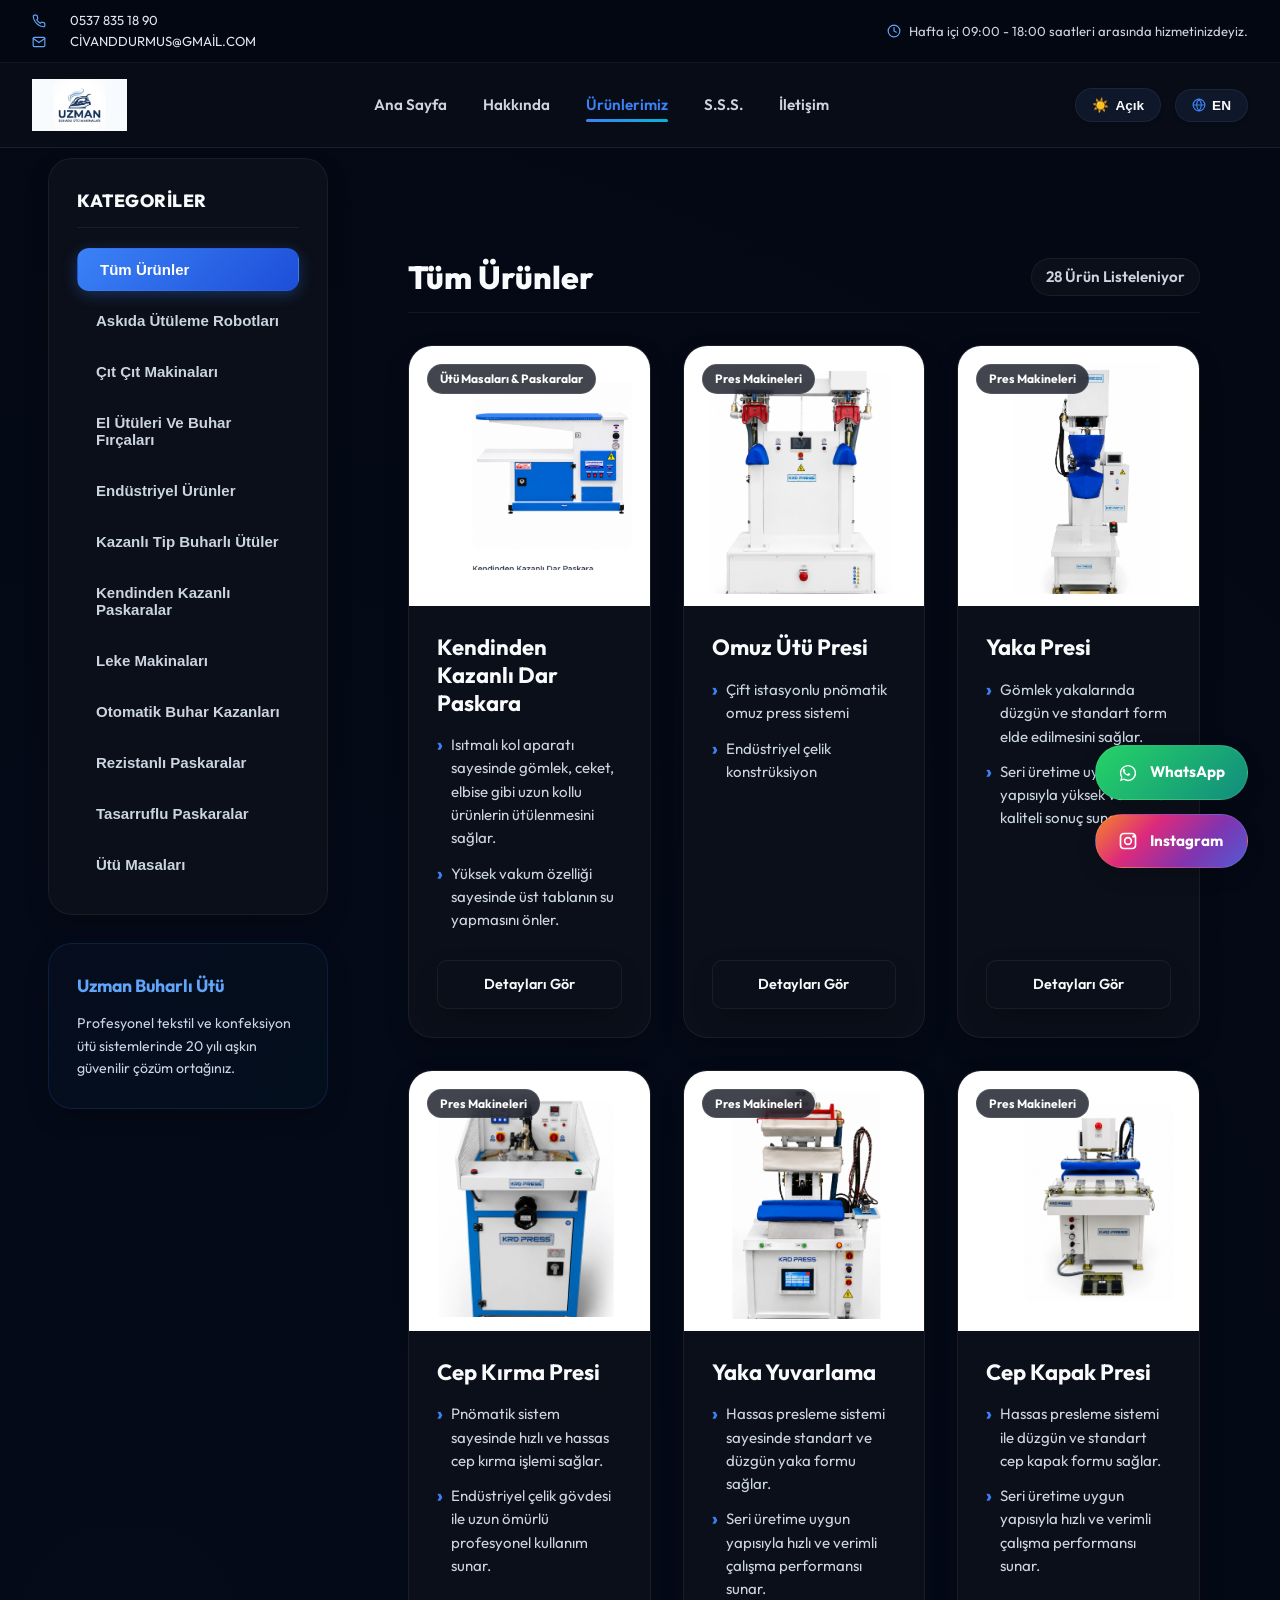
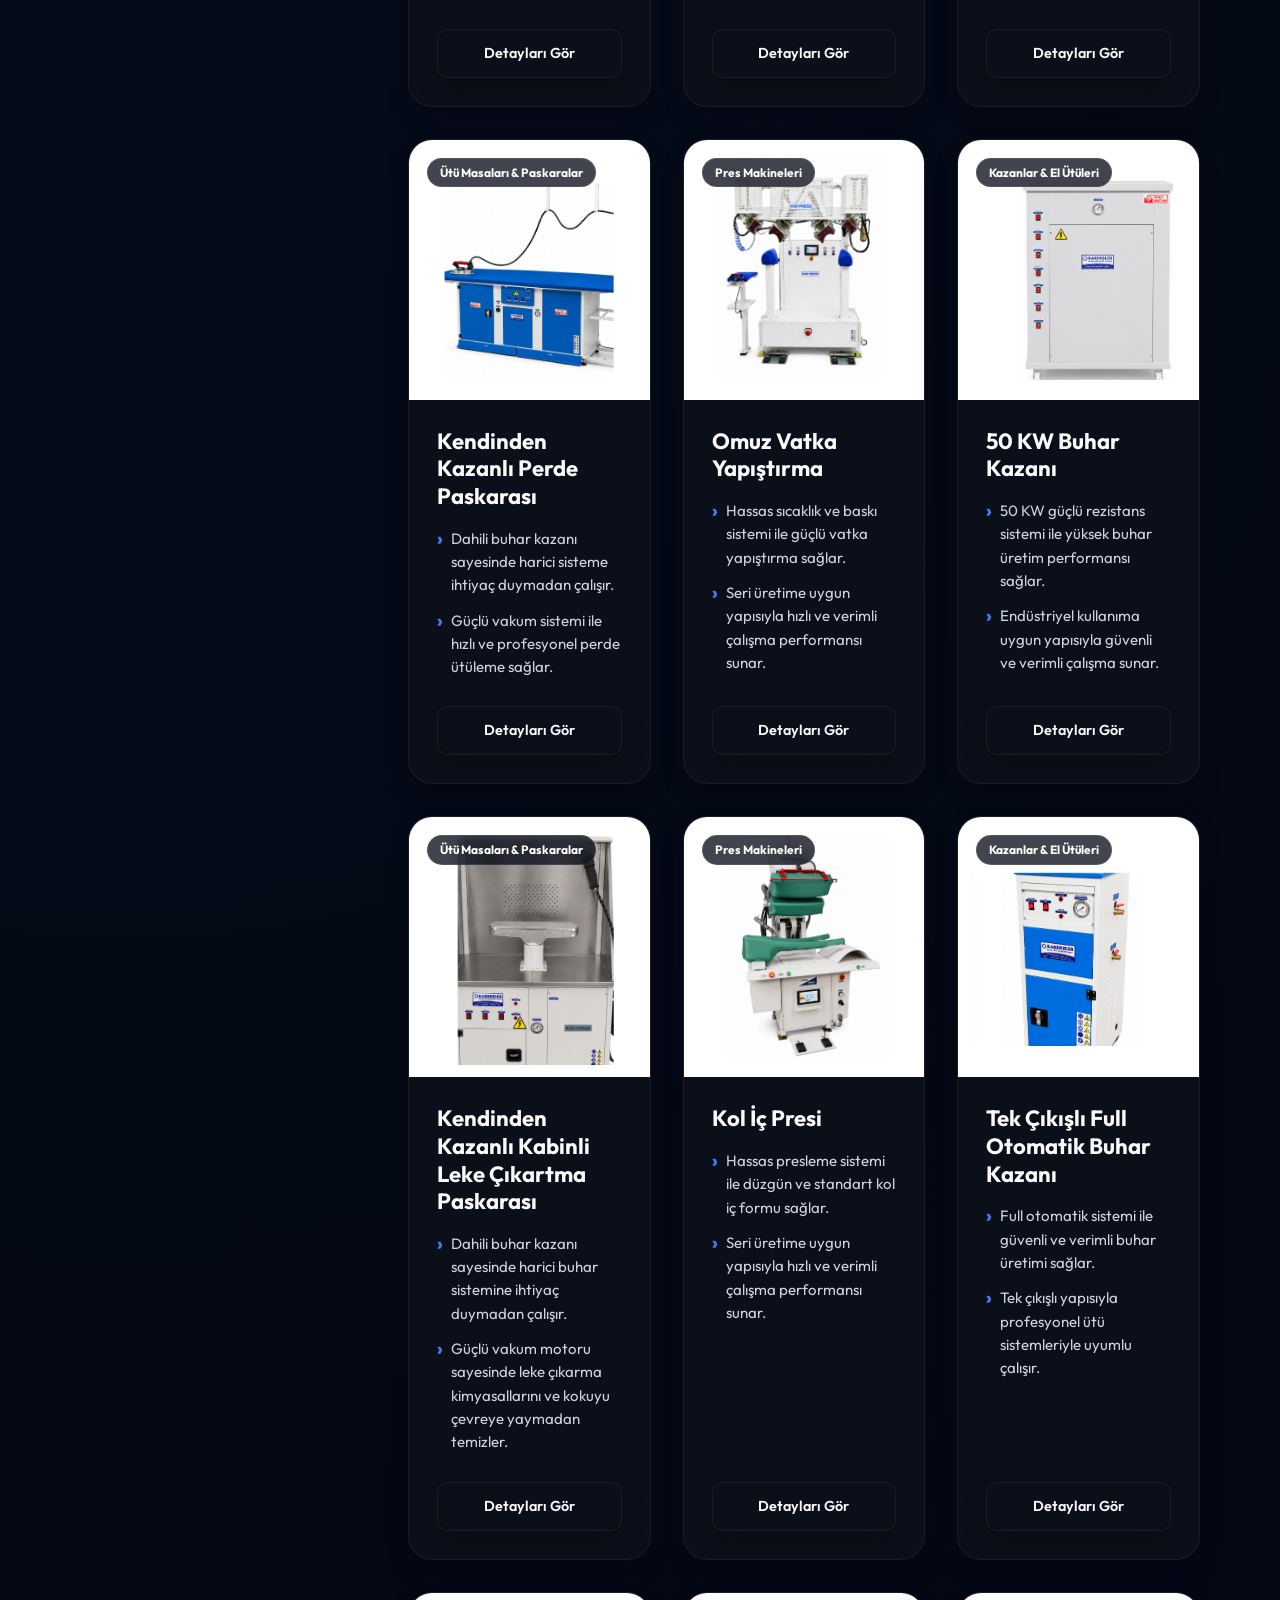
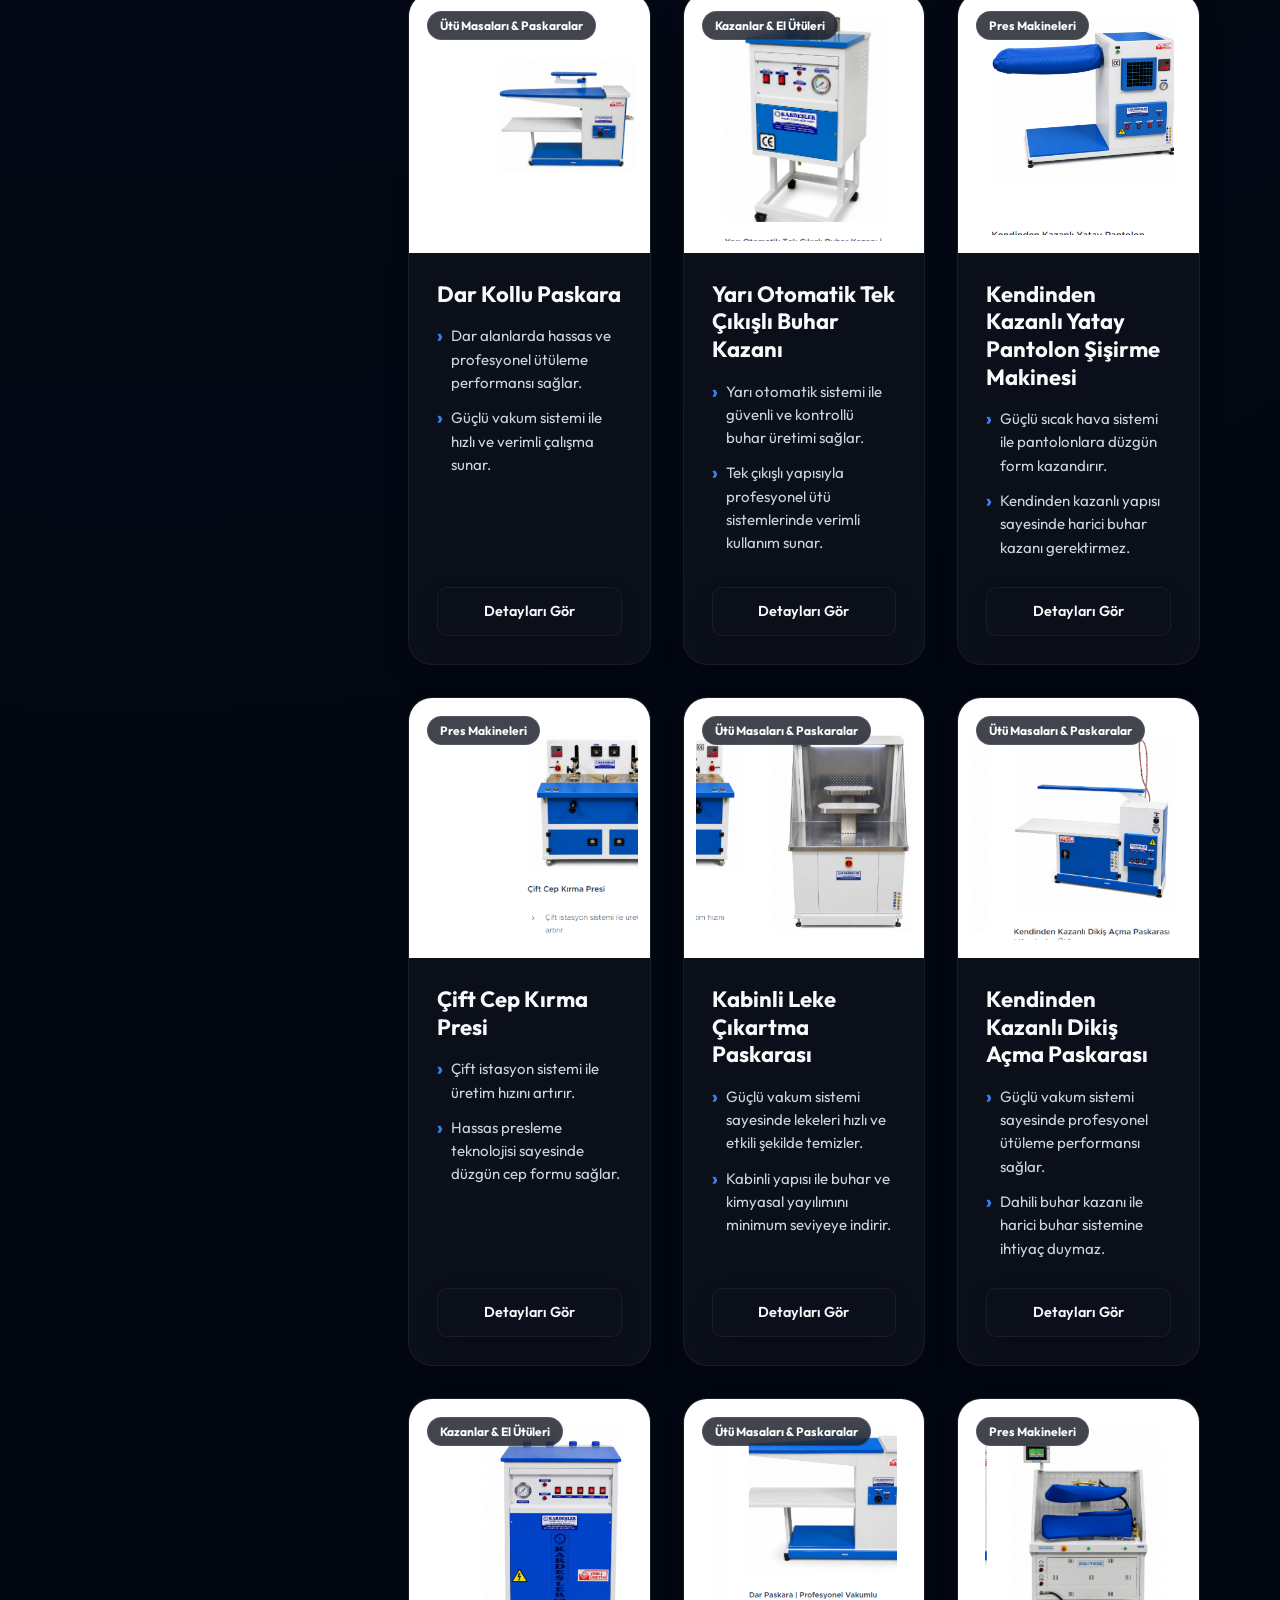
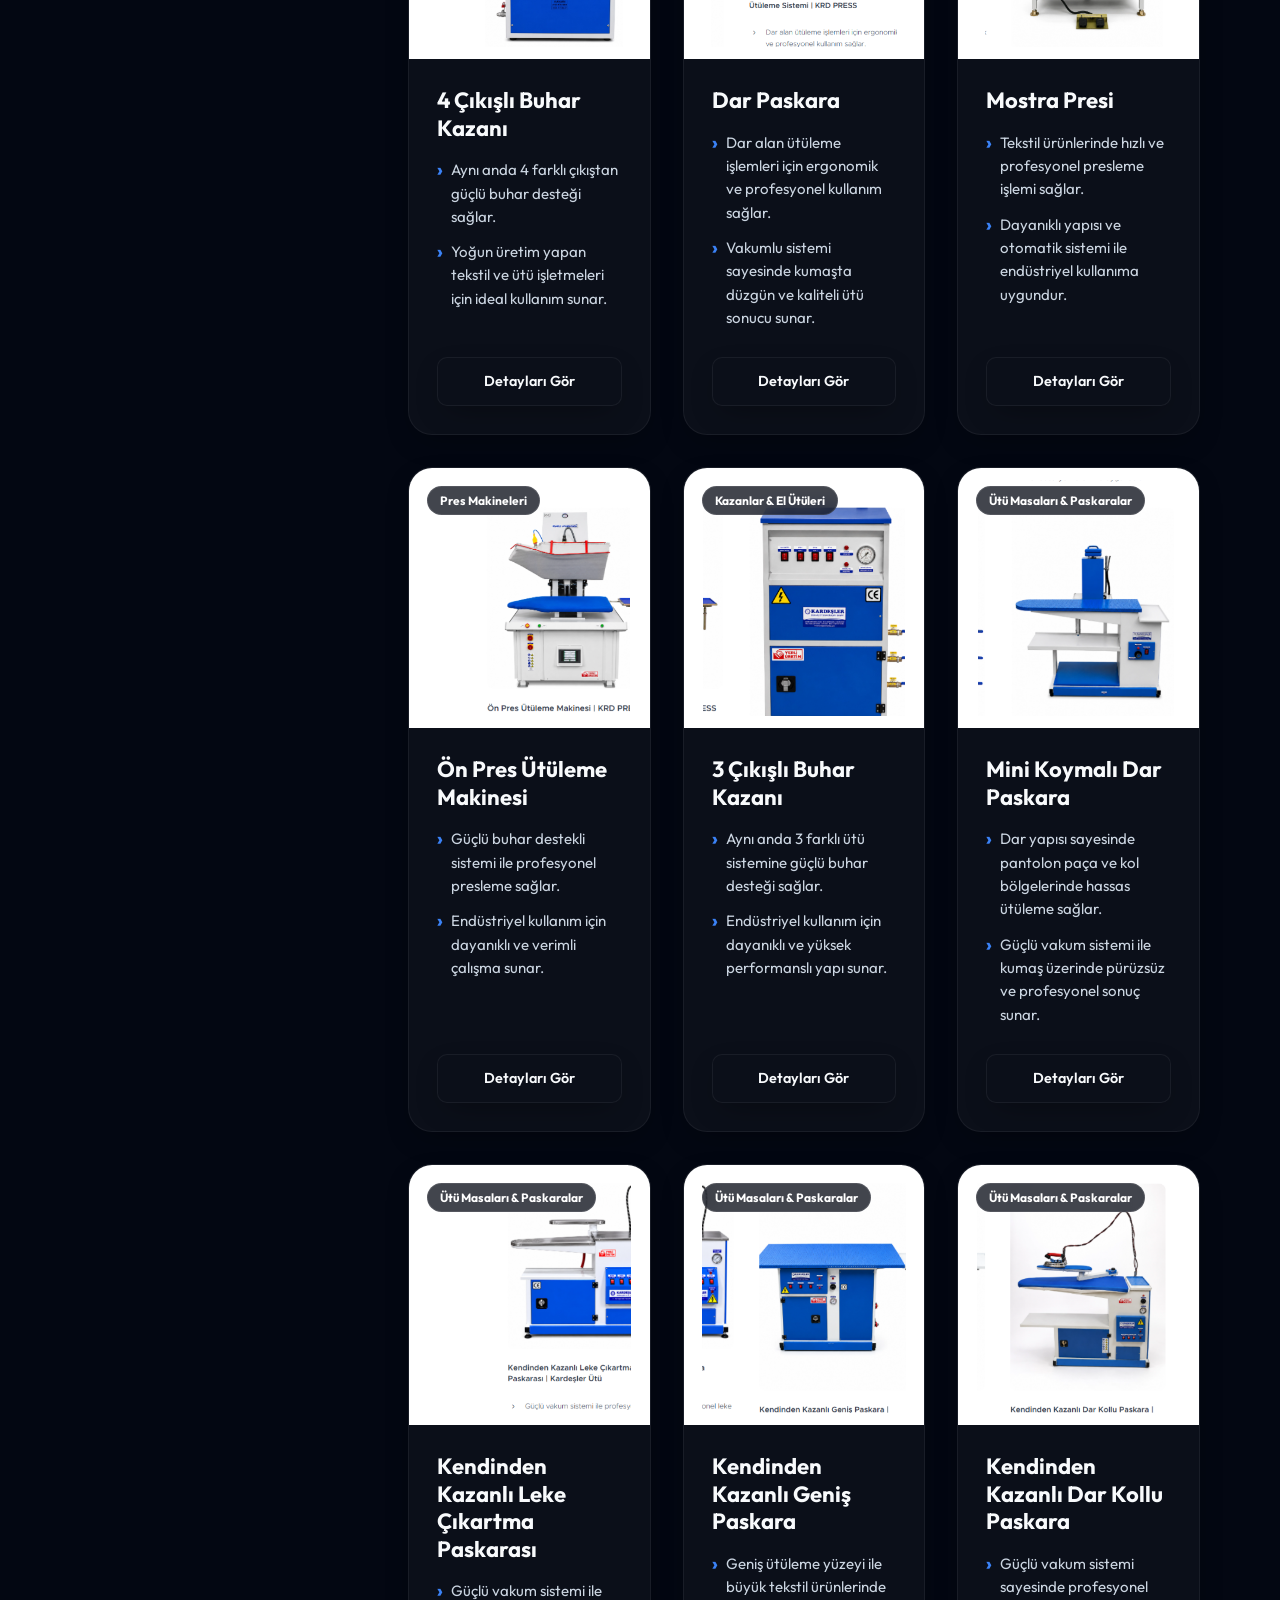
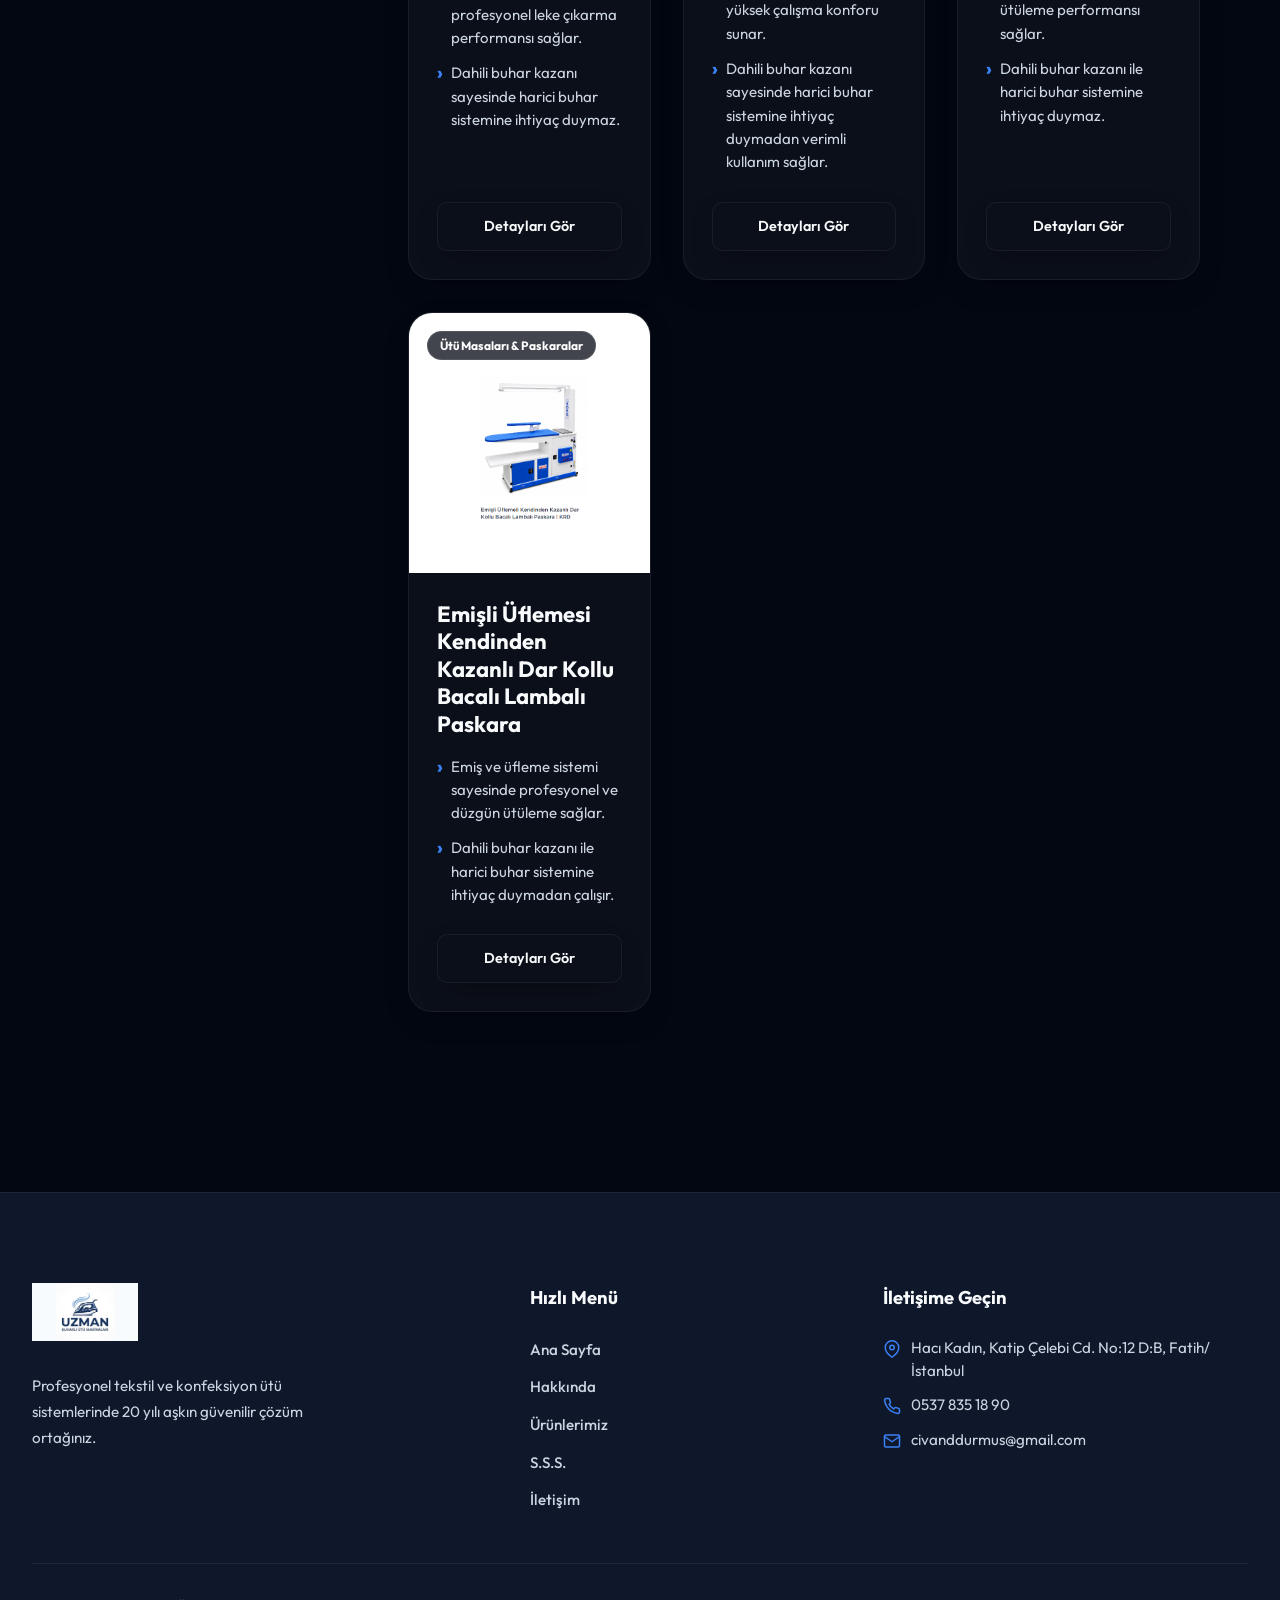
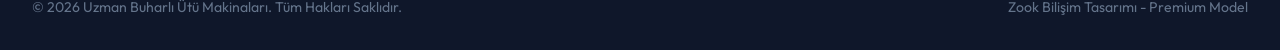
==== products.html @ 68b2eb49 "Add files via upload" ====
<!DOCTYPE html>
<html lang="tr" data-theme="dark">
  <head>
    <meta charset="UTF-8" />
    <meta name="viewport" content="width=device-width, initial-scale=1.0" />
    <title>UZM BUHARLI ÜTÜ • Ürün Kataloğu</title>
    
    <!-- Google Fonts (Outfit) -->
    <link rel="preconnect" href="https://fonts.googleapis.com" />
    <link rel="preconnect" href="https://fonts.gstatic.com" crossorigin />
    <link href="https://fonts.googleapis.com/css2?family=Outfit:wght@300;400;500;600;700;800&display=swap" rel="stylesheet" />
    
    <link rel="stylesheet" href="css/style.css" />
  </head>
  <body>
    
    <!-- Duyuru / Bilgi Ticker -->
    <div class="top-ticker">
      <div class="ticker-container">
        <span class="ticker-info">
          <svg class="icon ticker-icon-svg" viewBox="0 0 24 24" fill="none" stroke="currentColor" stroke-width="2" stroke-linecap="round" stroke-linejoin="round"><path d="M22 16.92v3a2 2 0 0 1-2.18 2 19.79 19.79 0 0 1-8.63-3.07 19.5 19.5 0 0 1-6-6 19.79 19.79 0 0 1-3.07-8.67A2 2 0 0 1 4.11 2h3a2 2 0 0 1 2 1.72 12.84 12.84 0 0 0 .7 2.81 2 2 0 0 1-.45 2.11L8.09 9.91a16 16 0 0 0 6 6l1.27-1.27a2 2 0 0 1 2.11-.45 12.84 12.84 0 0 0 2.81.7A2 2 0 0 1 22 16.92z"></path></svg>
          <a href="tel:+905378351890">0537 835 18 90</a>
        </span>
        <span class="ticker-info">
          <svg class="icon ticker-icon-svg" viewBox="0 0 24 24" fill="none" stroke="currentColor" stroke-width="2" stroke-linecap="round" stroke-linejoin="round"><path d="M4 4h16c1.1 0 2 .9 2 2v12c0 1.1-.9 2-2 2H4c-1.1 0-2-.9-2-2V6c0-1.1.9-2 2-2z"></path><polyline points="22,6 12,13 2,6"></polyline></svg>
          <a href="mailto:civanddurmus@gmail.com">CİVANDDURMUS@GMAİL.COM</a>
        </span>
      </div>
      <div class="ticker-news">
        <svg class="icon ticker-icon-svg" viewBox="0 0 24 24" fill="none" stroke="currentColor" stroke-width="2" stroke-linecap="round" stroke-linejoin="round"><circle cx="12" cy="12" r="10"></circle><polyline points="12 6 12 12 16 14"></polyline></svg>
        <span data-i18n="ticker-announcement">Hafta içi 09:00 - 18:00 saatleri arasında hizmetinizdeyiz.</span>
      </div>
    </div>

    <!-- Header ve Menü -->
    <header>
      <div class="navbar">
        <a href="index.html" class="logo">
          <img src="assets/images/logo.png" alt="Uzman Buharlı Ütü Makinaları" class="logo-img" />
        </a>

        <ul class="nav-menu" id="nav-menu">
          <li>
            <a
              href="index.html"
              class="nav-link"
              data-section="home"
              data-i18n="nav-home"
              >Ana Sayfa</a
            >
          </li>
          <li>
            <a
              href="index.html#about"
              class="nav-link"
              data-section="about"
              data-i18n="nav-about"
              >Hakkında</a
            >
          </li>
          <li>
            <a
              href="products.html"
              class="nav-link active"
              data-section="products"
              data-i18n="nav-products"
              >Ürünlerimiz</a
            >
          </li>
          <li>
            <a
              href="index.html#faq"
              class="nav-link"
              data-section="faq"
              data-i18n="nav-faq"
              >S.S.S.</a
            >
          </li>
          <li>
            <a
              href="index.html#contact"
              class="nav-link"
              data-section="contact"
              data-i18n="nav-contact"
              >İletişim</a
            >
          </li>
        </ul>

        <div class="nav-controls">
          <button class="theme-toggle" id="theme-toggle" aria-label="Koyu tema">
            🌙 <span data-i18n="theme-dark">Koyu</span>
          </button>
          <button
            class="lang-toggle"
            id="lang-toggle"
            aria-label="Change Language"
          >
            <svg class="lang-icon" viewBox="0 0 24 24" fill="none" stroke="currentColor" stroke-width="2" stroke-linecap="round" stroke-linejoin="round"><circle cx="12" cy="12" r="10"></circle><line x1="2" y1="12" x2="22" y2="12"></line><path d="M12 2a15.3 15.3 0 0 1 4 10 15.3 15.3 0 0 1-4 10 15.3 15.3 0 0 1-4-10 15.3 15.3 0 0 1 4-10z"></path></svg>
            <span>EN</span>
          </button>
          <button class="menu-toggle" id="menu-toggle" aria-label="Toggle menu">
            <svg viewBox="0 0 24 24" width="24" height="24" stroke="currentColor" stroke-width="2.5" fill="none" stroke-linecap="round" stroke-linejoin="round"><line x1="3" y1="12" x2="21" y2="12"></line><line x1="3" y1="6" x2="21" y2="6"></line><line x1="3" y1="18" x2="21" y2="18"></line></svg>
          </button>
        </div>
      </div>
    </header>

    <!-- Katalog Sayfa İçeriği -->
    <main class="katalog-page-wrapper">
      <div class="katalog-container">
        
        <!-- Sol Kenar Kategoriler Sidebar'ı -->
        <aside class="katalog-sidebar">
          <div class="sidebar-block">
            <h3 class="sidebar-title">
              <span>KATEGORİLER</span>
              <button class="sidebar-close-btn" id="sidebar-close-btn">&times;</button>
            </h3>
            <ul class="sidebar-menu-list">
              <li>
                <button class="sidebar-menu-btn active" data-filter="all" data-i18n="cat-all-katalog">
                  Tüm Ürünler
                </button>
              </li>
              <li>
                <button class="sidebar-menu-btn" data-filter="robotlar" data-i18n="cat-robotlar">
                  Askıda Ütüleme Robotları
                </button>
              </li>
              <li>
                <button class="sidebar-menu-btn" data-filter="cit-cit" data-i18n="cat-cit-cit">
                  Çıt Çıt Makinaları
                </button>
              </li>
              <li>
                <button class="sidebar-menu-btn" data-filter="el-utu-firca" data-i18n="cat-el-utu-firca">
                  El Ütüleri Ve Buhar Fırçaları
                </button>
              </li>
              <li>
                <button class="sidebar-menu-btn" data-filter="endustriyel" data-i18n="cat-endustriyel">
                  Endüstriyel Ürünler
                </button>
              </li>
              <li>
                <button class="sidebar-menu-btn" data-filter="kazanli-utu" data-i18n="cat-kazanli-utu">
                  Kazanlı Tip Buharlı Ütüler
                </button>
              </li>
              <li>
                <button class="sidebar-menu-btn" data-filter="kendinden-kazanli" data-i18n="cat-kendinden-kazanli">
                  Kendinden Kazanlı Paskaralar
                </button>
              </li>
              <li>
                <button class="sidebar-menu-btn" data-filter="leke-makinalari" data-i18n="cat-leke-makinalari">
                  Leke Makinaları
                </button>
              </li>
              <li>
                <button class="sidebar-menu-btn" data-filter="otomatik-kazanlar" data-i18n="cat-otomatik-kazanlar">
                  Otomatik Buhar Kazanları
                </button>
              </li>
              <li>
                <button class="sidebar-menu-btn" data-filter="rezistanli" data-i18n="cat-rezistanli">
                  Rezistanlı Paskaralar
                </button>
              </li>
              <li>
                <button class="sidebar-menu-btn" data-filter="tasarruflu" data-i18n="cat-tasarruflu">
                  Tasarruflu Paskaralar
                </button>
              </li>
              <li>
                <button class="sidebar-menu-btn" data-filter="utu-masalari" data-i18n="cat-utu-masalari">
                  Ütü Masaları
                </button>
              </li>
            </ul>
          </div>
          
          <!-- Son Görülenler / Önemli Bilgi Paneli -->
          <div class="sidebar-block info-sidebar-block">
            <h4 data-i18n="about-badge">Uzman Buharlı Ütü</h4>
            <p data-i18n="footer-brand-text">Profesyonel tekstil ve konfeksiyon ütü sistemlerinde 20 yılı aşkın güvenilir çözüm ortağınız.</p>
          </div>
        </aside>

        <!-- Sağ Taraf Ürün Listeleme Grid'i -->
        <section class="katalog-main-content">
          <!-- Mobil Filtreleme Butonu -->
          <button class="mobile-filter-btn" id="mobile-filter-btn">
            <svg viewBox="0 0 24 24" width="18" height="18" fill="none" stroke="currentColor" stroke-width="2.5" stroke-linecap="round" stroke-linejoin="round"><polygon points="22 3 2 3 10 12.46 10 19 14 21 14 12.46 22 3"></polygon></svg>
            <span>FİLTRELE</span>
          </button>
          
          <div class="katalog-header">
            <h2 id="katalog-active-title" data-i18n="cat-all-katalog">Tüm Ürünler</h2>
            <span class="katalog-count" id="katalog-count">28 Ürün Listeleniyor</span>
          </div>
          
          <div class="product-grid" id="katalog-grid">
            <!-- Javascript ile dolduruluyor -->
          </div>
        </section>

      </div>
    </main>

    <!-- Ürün Detay Modalı -->
    <div class="modal" id="product-modal">
      <div class="modal-content">
        <button class="modal-close" id="modal-close">
          <svg viewBox="0 0 24 24" width="20" height="20" stroke="currentColor" stroke-width="2.5" fill="none" stroke-linecap="round" stroke-linejoin="round">
            <line x1="18" y1="6" x2="6" y2="18"></line>
            <line x1="6" y1="6" x2="18" y2="18"></line>
          </svg>
        </button>
        <div class="modal-body">
          <div class="modal-img-container">
            <img src="" id="modal-img" alt="Product Image" />
          </div>
          <div class="modal-info-container">
            <h3 id="modal-title">Ürün Başlığı</h3>
            <p id="modal-desc">Ürün açıklaması burada yer alacaktır.</p>
            
            <!-- Teknik Özellikler Bölümü -->
            <div id="modal-specs" class="modal-specs-block"></div>
            
            <a href="https://wa.me/905378351890" target="_blank" class="btn btn-primary modal-cta-btn" id="modal-cta" data-i18n="modal-cta-text">
              <svg viewBox="0 0 32 32" width="20" height="20" fill="currentColor">
                <path d="M19.11 17.27c-.3-.15-1.77-.87-2.05-.97-.27-.1-.47-.15-.67.15-.2.3-.77.97-.95 1.17-.17.2-.35.22-.65.07-.3-.15-1.25-.46-2.38-1.47-.88-.78-1.47-1.75-1.65-2.05-.17-.3-.02-.46.13-.6.13-.13.3-.35.45-.52.15-.17.2-.3.3-.5.1-.2.05-.37-.02-.52-.08-.15-.67-1.62-.92-2.22-.24-.58-.48-.5-.67-.5h-.57c-.2 0-.52.08-.8.37-.27.3-1.05 1.02-1.05 2.47s1.08 2.85 1.23 3.05c.15.2 2.1 3.2 5.08 4.48.7.3 1.25.48 1.67.62.7.22 1.33.18 1.83.1.56-.08 1.77-.72 2.02-1.42.25-.7.25-1.3.17-1.42-.07-.12-.27-.2-.57-.35z"></path>
                <path d="M16.02 3C8.84 3 3 8.84 3 16c0 2.53.74 4.98 2.13 7.08L3 29l6.1-2.02A12.93 12.93 0 0 0 16.02 29C23.2 29 29 23.16 29 16S23.2 3 16.02 3zm0 23.65c-2.1 0-4.16-.57-5.96-1.67l-.43-.25-3.62 1.2 1.18-3.53-.28-.45A10.63 10.63 0 0 1 5.38 16c0-5.88 4.77-10.65 10.64-10.65 5.87 0 10.64 4.77 10.64 10.65 0 5.87-4.77 10.65-10.64 10.65z"></path>
              </svg>
              <span>WhatsApp ile Sor</span>
            </a>
          </div>
        </div>
      </div>
    </div>

    <!-- Instagram & WhatsApp Hızlı İletişim Butonları -->
    <div class="floating-socials">
      <a href="https://wa.me/905378351890" target="_blank" class="float-btn whatsapp" aria-label="WhatsApp Support">
        <svg viewBox="0 0 32 32" style="width: 20px; height: 20px; fill: currentColor">
          <path d="M19.11 17.27c-.3-.15-1.77-.87-2.05-.97-.27-.1-.47-.15-.67.15-.2.3-.77.97-.95 1.17-.17.2-.35.22-.65.07-.3-.15-1.25-.46-2.38-1.47-.88-.78-1.47-1.75-1.65-2.05-.17-.3-.02-.46.13-.6.13-.13.3-.35.45-.52.15-.17.2-.3.3-.5.1-.2.05-.37-.02-.52-.08-.15-.67-1.62-.92-2.22-.24-.58-.48-.5-.67-.5h-.57c-.2 0-.52.08-.8.37-.27.3-1.05 1.02-1.05 2.47s1.08 2.85 1.23 3.05c.15.2 2.1 3.2 5.08 4.48.7.3 1.25.48 1.67.62.7.22 1.33.18 1.83.1.56-.08 1.77-.72 2.02-1.42.25-.7.25-1.3.17-1.42-.07-.12-.27-.2-.57-.35z"></path>
          <path d="M16.02 3C8.84 3 3 8.84 3 16c0 2.53.74 4.98 2.13 7.08L3 29l6.1-2.02A12.93 12.93 0 0 0 16.02 29C23.2 29 29 23.16 29 16S23.2 3 16.02 3zm0 23.65c-2.1 0-4.16-.57-5.96-1.67l-.43-.25-3.62 1.2 1.18-3.53-.28-.45A10.63 10.63 0 0 1 5.38 16c0-5.88 4.77-10.65 10.64-10.65 5.87 0 10.64 4.77 10.64 10.65 0 5.87-4.77 10.65-10.64 10.65z"></path>
        </svg>
        <span>WhatsApp</span>
      </a>
      <a href="https://instagram.com/uzmanbuharliutu" target="_blank" class="float-btn instagram" aria-label="Instagram Profile">
        <svg viewBox="0 0 24 24" style="width: 20px; height: 20px; fill: currentColor">
          <path d="M7 2C4.2 2 2 4.2 2 7v10c0 2.8 2.2 5 5 5h10c2.8 0 5-2.2 5-5V7c0-2.8-2.2-5-5-5H7zm0 2h10c1.7 0 3 1.3 3 3v10c0 1.7-1.3 3-3 3H7c-1.7 0-3-1.3-3-3V7c0-1.7 1.3-3 3-3zm11.5 1a1.5 1.5 0 100 3 1.5 1.5 0 000-3zM12 7a5 5 0 100 10 5 5 0 000-10zm0 2a3 3 0 110 6 3 3 0 010-6z"></path>
        </svg>
        <span>Instagram</span>
      </a>
    </div>

    <!-- Alt Bilgi (Footer) -->
    <footer>
      <div class="footer-content">
        <div class="footer-brand">
          <h3>
            <img src="assets/images/logo.png" alt="Uzman Buharlı Ütü Makinaları" class="logo-img-footer" />
          </h3>
          <p data-i18n="footer-brand-text">
            Profesyonel tekstil ve konfeksiyon ütü sistemlerinde 20 yılı aşkın güvenilir çözüm ortağınız.
          </p>
        </div>
        <div class="footer-links">
          <h4 data-i18n="footer-links-title">Hızlı Menü</h4>
          <ul class="footer-links-list">
            <li><a href="index.html" data-i18n="nav-home">Ana Sayfa</a></li>
            <li><a href="index.html#about" data-i18n="nav-about">Hakkında</a></li>
            <li><a href="products.html" data-i18n="nav-products">Ürünlerimiz</a></li>
            <li><a href="index.html#faq" data-i18n="nav-faq">S.S.S.</a></li>
            <li><a href="index.html#contact" data-i18n="nav-contact">İletişim</a></li>
          </ul>
        </div>
        <div class="footer-contact">
          <h4 data-i18n="footer-contact-title">İletişime Geçin</h4>
          <p>
            <svg class="icon footer-contact-icon" viewBox="0 0 24 24" fill="none" stroke="currentColor" stroke-width="2" stroke-linecap="round" stroke-linejoin="round">
              <path d="M21 10c0 7-9 13-9 13s-9-6-9-13a9 9 0 0 1 18 0z"></path>
              <circle cx="12" cy="10" r="3"></circle>
            </svg>
            <span>Hacı Kadın, Katip Çelebi Cd. No:12 D:B, Fatih/İstanbul</span>
          </p>
          <p style="margin-top: 12px">
            <svg class="icon footer-contact-icon" viewBox="0 0 24 24" fill="none" stroke="currentColor" stroke-width="2" stroke-linecap="round" stroke-linejoin="round">
              <path d="M22 16.92v3a2 2 0 0 1-2.18 2 19.79 19.79 0 0 1-8.63-3.07 19.5 19.5 0 0 1-6-6 19.79 19.79 0 0 1-3.07-8.67A2 2 0 0 1 4.11 2h3a2 2 0 0 1 2 1.72 12.84 12.84 0 0 0 .7 2.81 2 2 0 0 1-.45 2.11L8.09 9.91a16 16 0 0 0 6 6l1.27-1.27a2 2 0 0 1 2.11-.45 12.84 12.84 0 0 0 2.81.7A2 2 0 0 1 22 16.92z"></path>
            </svg>
            <a href="tel:+905378351890">0537 835 18 90</a>
          </p>
          <p style="margin-top: 12px">
            <svg class="icon footer-contact-icon" viewBox="0 0 24 24" fill="none" stroke="currentColor" stroke-width="2" stroke-linecap="round" stroke-linejoin="round">
              <path d="M4 4h16c1.1 0 2 .9 2 2v12c0 1.1-.9 2-2 2H4c-1.1 0-2-.9-2-2V6c0-1.1.9-2 2-2z"></path>
              <polyline points="22,6 12,13 2,6"></polyline>
            </svg>
            <a href="mailto:civanddurmus@gmail.com">civanddurmus@gmail.com</a>
          </p>
        </div>
      </div>
      <div class="footer-bottom">
        <p>&copy; 2026 Uzman Buharlı Ütü Makinaları. Tüm Hakları Saklıdır.</p>
        <p data-i18n="footer-credits">Zook Bilişim Tasarımı - Premium Model</p>
      </div>
    </footer>

    <!-- Toast Notifications Container -->
    <div id="toast-container"></div>

    <script src="js/data.js"></script>
    <script src="js/products.js"></script>
  </body>
</html>
---- css/style.css ----
@import url("https://fonts.googleapis.com/css2?family=Outfit:wght@300;400;500;600;700;800&display=swap");

:root {
  --font-sans: "Outfit", -apple-system, BlinkMacSystemFont, sans-serif;

  /* Gündüz (Light) Modu Değişkenleri */
  --bg-primary: #f8fafc;
  --bg-secondary: #ffffff;
  --bg-tertiary: #f1f5f9;
  --text-primary: #0f172a;
  --text-secondary: #334155;
  --text-muted: #64748b;

  --primary-color: #2563eb;
  --primary-light: #60a5fa;
  --primary-dark: #1e3a8a;
  --accent-color: #0891b2;
  --accent-light: #22d3ee;

  --border-color: #e2e8f0;
  
  --glass-bg: rgba(255, 255, 255, 0.75);
  --glass-border: rgba(255, 255, 255, 0.5);
  --glass-blur: 16px;
  
  --card-shadow: 0 10px 30px -10px rgba(15, 23, 42, 0.08);
  --hover-shadow: 0 20px 40px -15px rgba(37, 99, 235, 0.15);
  
  --transition-smooth: all 0.4s cubic-bezier(0.4, 0, 0.2, 1);
  --transition-fast: all 0.2s cubic-bezier(0.4, 0, 0.2, 1);
}

/* Gece (Dark) Modu Değişkenleri */
[data-theme="dark"] {
  --bg-primary: #030712;
  --bg-secondary: #0b0f19;
  --bg-tertiary: #0f172a;
  --text-primary: #f8fafc;
  --text-secondary: #cbd5e1;
  --text-muted: #64748b;

  --primary-color: #3b82f6;
  --primary-light: #60a5fa;
  --primary-dark: #1d4ed8;
  --accent-color: #06b6d4;
  --accent-light: #22d3ee;

  --border-color: rgba(255, 255, 255, 0.06);
  
  --glass-bg: rgba(11, 15, 25, 0.75);
  --glass-border: rgba(255, 255, 255, 0.08);
  
  --card-shadow: 0 10px 30px -10px rgba(0, 0, 0, 0.4);
  --hover-shadow: 0 20px 40px -15px rgba(59, 130, 246, 0.25);
}

/* Genel Sınıflar ve Resetler */
* {
  margin: 0;
  padding: 0;
  box-sizing: border-box;
}

html {
  scroll-behavior: smooth;
}

body {
  font-family: var(--font-sans);
  background-color: var(--bg-primary);
  color: var(--text-primary);
  line-height: 1.6;
  overflow-x: hidden;
  transition: var(--transition-smooth);
}

a {
  text-decoration: none;
  color: inherit;
  transition: var(--transition-fast);
}

/* Custom Scrollbar */
::-webkit-scrollbar {
  width: 10px;
}
::-webkit-scrollbar-track {
  background: var(--bg-primary);
}
::-webkit-scrollbar-thumb {
  background: var(--bg-tertiary);
  border-radius: 10px;
  border: 2px solid var(--bg-primary);
}
::-webkit-scrollbar-thumb:hover {
  background: var(--primary-light);
}

/* SVG İkon Genel Tasarımı */
.icon {
  width: 1.2rem;
  height: 1.2rem;
  display: inline-block;
  vertical-align: middle;
  stroke-width: 2;
  transition: var(--transition-fast);
}

/* Üst Bilgi Barı (Ticker) */
.top-ticker {
  background-color: #030712;
  border-bottom: 1px solid var(--border-color);
  color: #e2e8f0;
  font-size: 0.82rem;
  padding: 10px 32px;
  display: flex;
  justify-content: space-between;
  align-items: center;
  z-index: 1001;
  position: relative;
}

.ticker-info {
  display: flex;
  gap: 24px;
  align-items: center;
}

.ticker-info span {
  display: flex;
  align-items: center;
  gap: 8px;
}

.ticker-info a:hover {
  color: var(--primary-light);
}

.ticker-news {
  display: flex;
  align-items: center;
  gap: 8px;
  color: #cbd5e1;
}

.ticker-icon-svg {
  width: 14px;
  height: 14px;
  color: var(--primary-light);
}

/* Header & Menü Tasarımı */
header {
  position: sticky;
  top: 0;
  z-index: 1000;
  background: var(--glass-bg);
  backdrop-filter: blur(var(--glass-blur));
  -webkit-backdrop-filter: blur(var(--glass-blur));
  border-bottom: 1px solid var(--glass-border);
  transition: var(--transition-smooth);
}

.navbar {
  max-width: 1280px;
  margin: 0 auto;
  padding: 16px 32px;
  display: flex;
  justify-content: space-between;
  align-items: center;
}

.logo {
  display: flex;
  align-items: center;
  gap: 10px;
  font-size: 1.45rem;
  font-weight: 800;
  color: var(--text-primary);
  letter-spacing: -0.5px;
}

.logo-img {
  height: 52px;
  max-width: 180px;
  object-fit: contain;
  display: block;
  transition: var(--transition-smooth);
}

.logo-img:hover {
  transform: scale(1.02);
}

.logo-img-footer {
  height: 58px;
  max-width: 200px;
  object-fit: contain;
  display: block;
  margin-bottom: 12px;
}

.logo-icon {
  width: 28px;
  height: 28px;
  color: var(--primary-color);
  fill: rgba(59, 130, 246, 0.15);
  animation: pulseGlow 3s infinite;
}

.nav-menu {
  display: flex;
  list-style: none;
  gap: 36px;
  font-weight: 600;
  font-size: 0.95rem;
}

.nav-link {
  position: relative;
  padding: 8px 0;
  color: var(--text-secondary);
}

.nav-link:hover {
  color: var(--primary-color);
}

.nav-link::after {
  content: "";
  position: absolute;
  bottom: 0;
  left: 0;
  width: 0;
  height: 2.5px;
  border-radius: 5px;
  background: linear-gradient(90deg, var(--primary-color), var(--accent-color));
  transition: var(--transition-smooth);
}

.nav-link:hover::after,
.nav-link.active::after {
  width: 100%;
}

.nav-link.active {
  color: var(--primary-color);
}

.nav-controls {
  display: flex;
  align-items: center;
  gap: 14px;
}

.theme-toggle,
.lang-toggle {
  background: var(--bg-tertiary);
  border: 1px solid var(--border-color);
  border-radius: 100px;
  padding: 8px 16px;
  cursor: pointer;
  font-size: 0.85rem;
  font-weight: 600;
  color: var(--text-primary);
  display: flex;
  align-items: center;
  gap: 6px;
  box-shadow: 0 2px 5px rgba(0,0,0,0.05);
  transition: var(--transition-smooth);
}

.theme-toggle:hover,
.lang-toggle:hover {
  border-color: var(--primary-light);
  transform: translateY(-2px);
  box-shadow: 0 4px 12px rgba(59, 130, 246, 0.15);
}

.lang-icon {
  width: 14px;
  height: 14px;
  color: var(--primary-color);
}

.menu-toggle {
  display: none;
  background: var(--bg-tertiary);
  border: 1px solid var(--border-color);
  border-radius: 8px;
  padding: 8px;
  color: var(--text-primary);
  cursor: pointer;
  transition: var(--transition-smooth);
}

.menu-toggle:hover {
  background: var(--border-color);
}

/* Sections */
section {
  padding: 100px 32px;
  max-width: 1280px;
  margin: 0 auto;
  position: relative;
}

.section-header {
  text-align: center;
  max-width: 700px;
  margin: 0 auto 60px;
}

.section-badge {
  display: inline-block;
  background: linear-gradient(135deg, rgba(59, 130, 246, 0.12), rgba(6, 182, 212, 0.12));
  border: 1px solid rgba(59, 130, 246, 0.2);
  color: var(--primary-color);
  padding: 6px 18px;
  border-radius: 100px;
  font-size: 0.78rem;
  font-weight: 700;
  letter-spacing: 1px;
  text-transform: uppercase;
  margin-bottom: 20px;
}

.section-header h2 {
  font-size: 2.5rem;
  font-weight: 800;
  letter-spacing: -0.5px;
  margin-bottom: 18px;
  background: linear-gradient(135deg, var(--text-primary) 30%, var(--text-secondary) 100%);
  background-clip: text;
  -webkit-background-clip: text;
}

.section-header p {
  color: var(--text-secondary);
  font-size: 1.1rem;
}

/* Hero (Giriş) Tasarımı */
.hero {
  min-height: calc(100vh - 150px);
  display: grid;
  grid-template-columns: 1.1fr 0.9fr;
  align-items: center;
  gap: 60px;
  padding-top: 60px;
  padding-bottom: 60px;
}

.hero-glow {
  position: absolute;
  width: 400px;
  height: 400px;
  background: radial-gradient(circle, rgba(59, 130, 246, 0.15) 0%, rgba(6, 182, 212, 0.05) 50%, transparent 100%);
  top: 10%;
  left: -10%;
  pointer-events: none;
  z-index: 0;
}

.hero-content {
  position: relative;
  z-index: 2;
}

.hero-content h1 {
  font-size: 3.8rem;
  font-weight: 800;
  line-height: 1.15;
  letter-spacing: -1.5px;
  margin-bottom: 24px;
  background: linear-gradient(135deg, var(--text-primary) 30%, var(--primary-color) 70%, var(--accent-color) 100%);
  background-clip: text;
  -webkit-background-clip: text;
  -webkit-text-fill-color: transparent;
}

.hero-content p {
  font-size: 1.15rem;
  color: var(--text-secondary);
  margin-bottom: 36px;
  max-width: 580px;
}

.cta-buttons {
  display: flex;
  gap: 16px;
}

.btn {
  display: inline-flex;
  align-items: center;
  justify-content: center;
  gap: 10px;
  padding: 16px 32px;
  border-radius: 14px;
  font-weight: 600;
  font-size: 1rem;
  cursor: pointer;
  transition: var(--transition-smooth);
}

.btn-primary {
  background: linear-gradient(135deg, var(--primary-color) 0%, var(--primary-dark) 100%);
  color: #ffffff;
  box-shadow: 0 4px 15px rgba(59, 130, 246, 0.3);
  border: none;
}

.btn-primary:hover {
  transform: translateY(-3px);
  box-shadow: 0 8px 25px rgba(59, 130, 246, 0.45);
}

.btn-secondary {
  background: var(--bg-secondary);
  border: 1px solid var(--border-color);
  color: var(--text-primary);
  box-shadow: var(--card-shadow);
}

.btn-secondary:hover {
  border-color: var(--primary-light);
  transform: translateY(-3px);
  box-shadow: var(--hover-shadow);
}

.hero-image-container {
  height: 520px;
  border-radius: 28px;
  overflow: hidden;
  position: relative;
  box-shadow: var(--card-shadow);
  border: 1px solid var(--glass-border);
  z-index: 2;
  transition: var(--transition-smooth);
}

.hero-image-container:hover {
  transform: scale(1.02);
  box-shadow: var(--hover-shadow);
}

.hero-image-glow {
  position: absolute;
  width: 100%;
  height: 100%;
  background: linear-gradient(to top, rgba(3, 7, 18, 0.4) 0%, transparent 100%);
  z-index: 1;
  pointer-events: none;
}

.hero-image-container img {
  width: 100%;
  height: 100%;
  object-fit: cover;
}

.hero-badge {
  position: absolute;
  bottom: 24px;
  left: 24px;
  background: rgba(3, 7, 18, 0.85);
  backdrop-filter: blur(12px);
  -webkit-backdrop-filter: blur(12px);
  padding: 16px 24px;
  border-radius: 20px;
  color: #ffffff;
  display: flex;
  align-items: center;
  gap: 16px;
  z-index: 2;
  border: 1px solid rgba(255, 255, 255, 0.1);
  animation: float 4s ease-in-out infinite;
}

.badge-icon-w {
  width: 42px;
  height: 42px;
  background: linear-gradient(135deg, var(--primary-color), var(--accent-color));
  border-radius: 12px;
  display: flex;
  align-items: center;
  justify-content: center;
  color: #ffffff;
}

.hero-badge-title {
  font-weight: 700;
  font-size: 0.95rem;
}

.hero-badge-subtitle {
  font-size: 0.78rem;
  opacity: 0.8;
}

/* Hakkında / Kurumsal Özellikler */
.features-grid {
  display: grid;
  grid-template-columns: repeat(3, 1fr);
  gap: 32px;
  margin-bottom: 64px;
}

.feature-card {
  background-color: var(--bg-secondary);
  border: 1px solid var(--border-color);
  box-shadow: var(--card-shadow);
  border-radius: 26px;
  padding: 44px 36px;
  transition: var(--transition-smooth);
}

.feature-card:hover {
  transform: translateY(-8px);
  border-color: var(--primary-light);
  box-shadow: var(--hover-shadow);
}

.feature-icon {
  width: 60px;
  height: 60px;
  border-radius: 18px;
  background: linear-gradient(135deg, rgba(59, 130, 246, 0.1), rgba(6, 182, 212, 0.1));
  display: flex;
  align-items: center;
  justify-content: center;
  color: var(--primary-color);
  margin-bottom: 24px;
}

.feature-icon svg {
  width: 28px;
  height: 28px;
}

.feature-card h3 {
  font-size: 1.35rem;
  font-weight: 700;
  margin-bottom: 14px;
}

.feature-card p {
  color: var(--text-secondary);
  font-size: 0.95rem;
}

/* Koyu Detay Bloğu */
.dark-details-block {
  background: linear-gradient(135deg, #090d16 0%, #0f172a 100%);
  border: 1px solid rgba(255, 255, 255, 0.05);
  box-shadow: 0 20px 40px rgba(0,0,0,0.3);
  color: #ffffff;
  border-radius: 36px;
  padding: 60px;
  display: grid;
  grid-template-columns: 1.2fr 0.8fr;
  gap: 60px;
  position: relative;
  overflow: hidden;
}

.dark-details-block::before {
  content: "";
  position: absolute;
  width: 300px;
  height: 300px;
  background: radial-gradient(circle, rgba(59, 130, 246, 0.12) 0%, transparent 70%);
  right: -5%;
  bottom: -10%;
  pointer-events: none;
}

.dark-details-left h3 {
  font-size: 2.1rem;
  font-weight: 800;
  line-height: 1.3;
  margin-bottom: 20px;
  background: linear-gradient(135deg, #ffffff 50%, #cbd5e1 100%);
  background-clip: text;
  -webkit-background-clip: text;
  -webkit-text-fill-color: transparent;
}

.dark-details-left p {
  color: #94a3b8;
  font-size: 1.05rem;
}

.dark-details-right {
  display: flex;
  flex-direction: column;
  justify-content: center;
  gap: 16px;
}

.detail-checkmark-row {
  display: flex;
  justify-content: space-between;
  align-items: center;
  padding: 18px 24px;
  background: rgba(255, 255, 255, 0.03);
  border: 1px solid rgba(255, 255, 255, 0.05);
  border-radius: 20px;
  transition: var(--transition-smooth);
}

.detail-checkmark-row:hover {
  background: rgba(255, 255, 255, 0.06);
  border-color: rgba(59, 130, 246, 0.3);
  transform: translateX(5px);
}

.detail-checkmark-row span {
  font-weight: 600;
  font-size: 1rem;
}

.detail-checkmark-row i {
  color: var(--accent-light);
  display: flex;
  align-items: center;
}

/* Ürün Filtreleme Tabbar */
.product-filters {
  display: flex;
  justify-content: center;
  flex-wrap: wrap;
  gap: 12px;
  margin-bottom: 44px;
}

.filter-btn {
  background: var(--bg-secondary);
  border: 1px solid var(--border-color);
  color: var(--text-secondary);
  font-family: var(--font-sans);
  font-weight: 600;
  font-size: 0.9rem;
  padding: 12px 24px;
  border-radius: 100px;
  cursor: pointer;
  box-shadow: var(--card-shadow);
  transition: var(--transition-smooth);
}

.filter-btn:hover {
  color: var(--primary-color);
  border-color: var(--primary-light);
  transform: translateY(-2px);
}

.filter-btn.active {
  background: linear-gradient(135deg, var(--primary-color), var(--primary-dark));
  color: #ffffff;
  border-color: var(--primary-color);
  box-shadow: 0 4px 15px rgba(59, 130, 246, 0.3);
}

/* Ürün Grid ve Kart Tasarımı */
.product-grid {
  display: grid;
  grid-template-columns: repeat(3, 1fr);
  gap: 32px;
}

.product-card {
  background-color: var(--bg-secondary);
  border: 1px solid var(--border-color);
  box-shadow: var(--card-shadow);
  border-radius: 24px;
  overflow: hidden;
  display: flex;
  flex-direction: column;
  cursor: pointer;
  transition: var(--transition-smooth);
}

.product-card:hover {
  transform: translateY(-8px);
  border-color: var(--primary-light);
  box-shadow: var(--hover-shadow);
}

.product-img-w {
  height: 260px;
  overflow: hidden;
  position: relative;
  background-color: #ffffff;
}

.product-category-tag {
  position: absolute;
  top: 18px;
  left: 18px;
  background: rgba(3, 7, 18, 0.75);
  backdrop-filter: blur(8px);
  -webkit-backdrop-filter: blur(8px);
  color: #ffffff;
  font-size: 0.75rem;
  font-weight: 700;
  padding: 4px 12px;
  border-radius: 50px;
  border: 1px solid rgba(255, 255, 255, 0.1);
  z-index: 2;
}

.product-img-w img {
  width: 100%;
  height: 100%;
  object-fit: contain;
  padding: 12px;
  transition: var(--transition-smooth);
}

.product-card:hover .product-img-w img {
  transform: scale(1.08);
}

.product-info {
  padding: 28px;
  display: flex;
  flex-direction: column;
  flex-grow: 1;
}

.product-info h3 {
  font-size: 1.38rem;
  font-weight: 700;
  margin-bottom: 16px;
  line-height: 1.25;
}

.product-bullets-list {
  list-style: none;
  margin-bottom: 28px;
  padding-left: 0;
  display: flex;
  flex-direction: column;
  gap: 12px;
  flex-grow: 1;
}

.product-bullet {
  font-size: 0.94rem;
  color: var(--text-secondary);
  line-height: 1.55;
  display: flex;
  align-items: flex-start;
  gap: 8px;
}

.bullet-arrow {
  color: var(--primary-color);
  font-weight: 800;
  font-size: 1.2rem;
  line-height: 1.2;
}

.product-card-footer {
  margin-top: auto;
}

.card-btn {
  width: 100%;
  font-size: 0.9rem;
  padding: 12px 20px;
  border-radius: 10px;
}

/* Referanslar Bölümü */
.references-grid {
  display: grid;
  grid-template-columns: repeat(6, 1fr);
  gap: 20px;
}

.reference-card {
  background: var(--bg-secondary);
  border: 1px solid var(--border-color);
  height: 100px;
  border-radius: 20px;
  display: flex;
  align-items: center;
  justify-content: center;
  position: relative;
  overflow: hidden;
  box-shadow: var(--card-shadow);
  transition: var(--transition-smooth);
}

.ref-logo-text {
  font-weight: 800;
  font-size: 1.1rem;
  letter-spacing: 1px;
  color: var(--text-muted);
  z-index: 2;
  transition: var(--transition-smooth);
}

.card-glow {
  position: absolute;
  width: 100%;
  height: 100%;
  background: linear-gradient(135deg, rgba(59, 130, 246, 0.08), rgba(6, 182, 212, 0.08));
  opacity: 0;
  z-index: 1;
  transition: var(--transition-smooth);
}

.reference-card:hover {
  transform: translateY(-5px);
  border-color: var(--primary-light);
  box-shadow: var(--hover-shadow);
}

.reference-card:hover .ref-logo-text {
  color: var(--primary-color);
  transform: scale(1.05);
}

.reference-card:hover .card-glow {
  opacity: 1;
}

/* SSS Accordion Tasarımı */
.faq-list {
  max-width: 860px;
  margin: 0 auto;
}

.faq-item {
  background-color: var(--bg-secondary);
  border: 1px solid var(--border-color);
  box-shadow: var(--card-shadow);
  border-radius: 20px;
  margin-bottom: 18px;
  overflow: hidden;
  transition: var(--transition-smooth);
}

.faq-item:hover {
  border-color: var(--primary-light);
}

.faq-question {
  width: 100%;
  text-align: left;
  background: transparent;
  border: none;
  padding: 24px 28px;
  font-size: 1.15rem;
  font-family: var(--font-sans);
  font-weight: 700;
  color: var(--text-primary);
  cursor: pointer;
  display: flex;
  justify-content: space-between;
  align-items: center;
  gap: 20px;
}

.faq-arrow {
  color: var(--text-muted);
  display: flex;
  align-items: center;
  justify-content: center;
  transition: var(--transition-smooth);
}

.faq-answer {
  max-height: 0;
  overflow: hidden;
  padding: 0 28px;
  color: var(--text-secondary);
  font-size: 1rem;
  transition: var(--transition-smooth);
}

.faq-item.active {
  border-color: var(--primary-color);
}

.faq-item.active .faq-answer {
  padding-bottom: 24px;
  max-height: 300px;
}

.faq-item.active .faq-arrow {
  transform: rotate(180deg);
  color: var(--primary-color);
}

/* İletişim Layout ve Form */
.contact-layout {
  display: grid;
  grid-template-columns: 0.9fr 1.1fr;
  gap: 60px;
}

.contact-details {
  display: flex;
  flex-direction: column;
}

.contact-details h3 {
  font-size: 1.8rem;
  font-weight: 800;
  margin-bottom: 30px;
}

.contact-info-list {
  display: flex;
  flex-direction: column;
  gap: 24px;
}

.contact-info-item {
  display: flex;
  align-items: flex-start;
  gap: 20px;
  padding: 20px;
  background: var(--bg-secondary);
  border: 1px solid var(--border-color);
  box-shadow: var(--card-shadow);
  border-radius: 20px;
  transition: var(--transition-smooth);
}

.contact-info-item:hover {
  transform: translateX(6px);
  border-color: var(--primary-light);
  box-shadow: var(--hover-shadow);
}

.contact-info-icon {
  width: 48px;
  height: 48px;
  background: linear-gradient(135deg, rgba(59, 130, 246, 0.1), rgba(6, 182, 212, 0.1));
  color: var(--primary-color);
  border-radius: 14px;
  display: flex;
  align-items: center;
  justify-content: center;
  flex-shrink: 0;
}

.contact-info-icon svg {
  width: 22px;
  height: 22px;
}

.contact-info-text h4 {
  font-size: 1.1rem;
  font-weight: 700;
  margin-bottom: 4px;
}

.contact-info-text p {
  color: var(--text-secondary);
  font-size: 0.95rem;
}

.contact-map-container {
  margin-top: 24px;
  border-radius: 20px;
  overflow: hidden;
  border: 1px solid var(--border-color);
  box-shadow: var(--card-shadow);
  background: var(--bg-secondary);
  transition: var(--transition-smooth);
}

.contact-map-container:hover {
  border-color: var(--primary-light);
  transform: translateY(-3px);
  box-shadow: var(--hover-shadow);
}

.contact-map-container iframe {
  display: block;
}

.contact-form-container {
  background-color: var(--bg-secondary);
  border: 1px solid var(--border-color);
  box-shadow: var(--card-shadow);
  padding: 48px;
  border-radius: 28px;
}

.form-group {
  margin-bottom: 24px;
}

.form-group label {
  display: block;
  font-weight: 600;
  font-size: 0.9rem;
  margin-bottom: 8px;
  color: var(--text-secondary);
}

.form-group input,
.form-group textarea {
  width: 100%;
  padding: 14px 18px;
  border-radius: 12px;
  border: 1px solid var(--border-color);
  background-color: var(--bg-primary);
  color: var(--text-primary);
  font-family: var(--font-sans);
  font-size: 0.95rem;
  transition: var(--transition-smooth);
}

.form-group input:focus,
.form-group textarea:focus {
  outline: none;
  border-color: var(--primary-light);
  box-shadow: 0 0 0 4px rgba(59, 130, 246, 0.12);
  background-color: var(--bg-secondary);
}

/* Modal Redesign */
.modal {
  position: fixed;
  top: 0;
  left: 0;
  width: 100%;
  height: 100%;
  background: rgba(3, 7, 18, 0.6);
  backdrop-filter: blur(12px);
  -webkit-backdrop-filter: blur(12px);
  display: none;
  justify-content: center;
  align-items: center;
  z-index: 2000;
  opacity: 0;
  transition: opacity 0.3s ease;
}

.modal.show {
  opacity: 1;
}

.modal-content {
  background-color: var(--bg-secondary);
  border: 1px solid var(--glass-border);
  box-shadow: 0 30px 60px -15px rgba(0, 0, 0, 0.6);
  border-radius: 32px;
  max-width: 900px;
  width: 90%;
  position: relative;
  overflow: hidden;
  transform: scale(0.9);
  transition: transform 0.3s ease;
}

.modal.show .modal-content {
  transform: scale(1);
}

.modal-close {
  position: absolute;
  top: 24px;
  right: 24px;
  background: var(--bg-tertiary);
  border: 1px solid var(--border-color);
  border-radius: 50%;
  width: 40px;
  height: 40px;
  cursor: pointer;
  display: flex;
  align-items: center;
  justify-content: center;
  color: var(--text-primary);
  z-index: 3;
  transition: var(--transition-smooth);
}

.modal-close:hover {
  background: var(--primary-color);
  color: #ffffff;
  transform: rotate(90deg);
}

.modal-body {
  padding: 48px;
  display: grid;
  grid-template-columns: 1fr 1.1fr;
  gap: 40px;
  max-height: 85vh;
  overflow-y: auto;
}

.modal-img-container {
  height: 380px;
  border-radius: 20px;
  overflow: hidden;
  border: 1px solid var(--border-color);
}

.modal-img-container img {
  width: 100%;
  height: 100%;
  object-fit: cover;
}

.modal-info-container {
  display: flex;
  flex-direction: column;
  gap: 18px;
}

.modal-info-container h3 {
  font-size: 2rem;
  font-weight: 800;
  line-height: 1.2;
}

.modal-info-container p {
  color: var(--text-secondary);
  font-size: 0.98rem;
  line-height: 1.6;
}

.modal-specs-block {
  margin-top: 10px;
}

.specs-title {
  font-size: 1.1rem;
  font-weight: 700;
  margin-bottom: 12px;
  color: var(--primary-color);
}

.specs-table {
  width: 100%;
  border-collapse: collapse;
  margin-bottom: 12px;
}

.specs-table tr {
  border-bottom: 1px solid var(--border-color);
}

.specs-table tr:last-child {
  border-bottom: none;
}

.specs-table td {
  padding: 10px 0;
  font-size: 0.92rem;
}

.spec-name {
  font-weight: 600;
  color: var(--text-secondary);
  width: 45%;
}

.spec-val {
  color: var(--text-primary);
  font-weight: 500;
}

.modal-cta-btn {
  margin-top: 10px;
  display: inline-flex;
  width: 100%;
}

/* Toast Notifications */
#toast-container {
  position: fixed;
  bottom: 24px;
  right: 24px;
  z-index: 3000;
  display: flex;
  flex-direction: column;
  gap: 12px;
  max-width: 420px;
  width: 90%;
}

.toast {
  background: var(--glass-bg);
  backdrop-filter: blur(12px);
  -webkit-backdrop-filter: blur(12px);
  border: 1px solid var(--glass-border);
  box-shadow: 0 10px 30px rgba(0, 0, 0, 0.15);
  border-radius: 16px;
  padding: 16px 20px;
  display: flex;
  justify-content: space-between;
  align-items: center;
  transform: translateX(120%);
  opacity: 0;
  transition: transform 0.35s cubic-bezier(0.34, 1.56, 0.64, 1), opacity 0.3s ease;
}

.toast.show {
  transform: translateX(0);
  opacity: 1;
}

.toast-content {
  display: flex;
  align-items: center;
  gap: 12px;
}

.toast-icon {
  display: flex;
  align-items: center;
  justify-content: center;
}

.toast-success {
  border-left: 4px solid #10b981;
}

.toast-success .toast-icon {
  color: #10b981;
}

.toast-message {
  font-weight: 600;
  font-size: 0.9rem;
}

.toast-close-btn {
  background: transparent;
  border: none;
  color: var(--text-muted);
  font-size: 1.25rem;
  cursor: pointer;
  padding: 0 4px;
  line-height: 1;
}

.toast-close-btn:hover {
  color: var(--text-primary);
}

/* Floating Widgets */
.floating-socials {
  position: fixed;
  right: 32px;
  bottom: 32px;
  display: flex;
  flex-direction: column;
  gap: 14px;
  z-index: 999;
}

.float-btn {
  display: flex;
  align-items: center;
  gap: 12px;
  padding: 14px 22px;
  border-radius: 50px;
  color: #ffffff;
  font-weight: 700;
  font-size: 0.95rem;
  box-shadow: 0 8px 20px rgba(0,0,0,0.15);
  border: 1px solid rgba(255, 255, 255, 0.1);
  transition: var(--transition-smooth);
}

.float-btn.whatsapp {
  background: linear-gradient(135deg, #25d366, #128c7e);
}

.float-btn.instagram {
  background: linear-gradient(135deg, #f58529, #dd2a7b, #8134af, #515bd4);
}

.float-btn:hover {
  transform: translateY(-5px);
  box-shadow: 0 12px 24px rgba(0, 0, 0, 0.25);
}

/* Alt Kısım (Footer) */
footer {
  background-color: var(--bg-tertiary);
  border-top: 1px solid var(--border-color);
  padding: 90px 32px 32px;
  position: relative;
  z-index: 2;
}

.footer-content {
  max-width: 1280px;
  margin: 0 auto 50px;
  display: grid;
  grid-template-columns: 1.2fr 0.8fr 1fr;
  gap: 60px;
}

.footer-brand h3 {
  font-size: 1.5rem;
  font-weight: 800;
  margin-bottom: 20px;
  display: flex;
  align-items: center;
  gap: 8px;
}

.footer-logo-icon {
  width: 24px;
  height: 24px;
  color: var(--primary-color);
}

.footer-brand p {
  color: var(--text-secondary);
  font-size: 0.95rem;
  max-width: 320px;
  line-height: 1.7;
}

.footer-links h4,
.footer-contact h4 {
  font-size: 1.15rem;
  font-weight: 700;
  margin-bottom: 24px;
}

.footer-links-list {
  list-style: none;
  display: flex;
  flex-direction: column;
  gap: 12px;
}

.footer-links-list a {
  color: var(--text-secondary);
  font-weight: 500;
  font-size: 0.95rem;
}

.footer-links-list a:hover {
  color: var(--primary-color);
  padding-left: 4px;
}

.footer-contact p {
  display: flex;
  align-items: flex-start;
  gap: 10px;
  color: var(--text-secondary);
  font-size: 0.95rem;
  line-height: 1.5;
}

.footer-contact-icon {
  width: 18px;
  height: 18px;
  color: var(--primary-color);
  flex-shrink: 0;
  margin-top: 3px;
}

.footer-contact a:hover {
  color: var(--primary-color);
}

.footer-bottom {
  max-width: 1280px;
  margin: 0 auto;
  padding-top: 32px;
  border-top: 1px solid var(--border-color);
  display: flex;
  justify-content: space-between;
  align-items: center;
  font-size: 0.88rem;
  color: var(--text-muted);
}

/* Animations */
@keyframes pulseGlow {
  0%, 100% {
    transform: scale(1);
    filter: drop-shadow(0 0 2px rgba(59, 130, 246, 0.4));
  }
  50% {
    transform: scale(1.08);
    filter: drop-shadow(0 0 8px rgba(59, 130, 246, 0.8));
  }
}

@keyframes float {
  0%, 100% {
    transform: translateY(0);
  }
  50% {
    transform: translateY(-8px);
  }
}

.fade-in {
  animation: fadeIn 0.6s cubic-bezier(0.16, 1, 0.3, 1) forwards;
}

@keyframes fadeIn {
  from {
    opacity: 0;
    transform: translateY(20px);
  }
  to {
    opacity: 1;
    transform: translateY(0);
  }
}

/* Tablet ve Mobil Uyumluluk */
@media (max-width: 1024px) {
  .hero {
    grid-template-columns: 1fr;
    text-align: center;
    gap: 40px;
  }
  
  .hero-content h1 {
    font-size: 3.2rem;
  }
  
  .hero-content p {
    margin-left: auto;
    margin-right: auto;
  }
  
  .cta-buttons {
    justify-content: center;
  }
  
  .hero-image-container {
    height: 420px;
    max-width: 580px;
    margin: 0 auto;
  }
  
  .features-grid {
    grid-template-columns: 1fr;
    gap: 24px;
  }
  
  .dark-details-block {
    grid-template-columns: 1fr;
    padding: 44px;
    gap: 40px;
  }
  
  .product-grid {
    grid-template-columns: repeat(2, 1fr);
    gap: 24px;
  }
  
  .references-grid {
    grid-template-columns: repeat(3, 1fr);
  }
  
  .contact-layout {
    grid-template-columns: 1fr;
    gap: 50px;
  }
  
  .footer-content {
    grid-template-columns: 1fr;
    gap: 40px;
  }
  
  .footer-brand p {
    max-width: 100%;
  }
}

@media (max-width: 768px) {
  section {
    padding: 70px 24px;
  }
  
  .navbar {
    padding: 16px 24px;
  }
  
  .nav-menu {
    position: absolute;
    top: 100%;
    left: 0;
    width: 100%;
    background-color: var(--bg-secondary);
    border-bottom: 1px solid var(--border-color);
    box-shadow: 0 15px 30px rgba(0,0,0,0.1);
    flex-direction: column;
    padding: 24px 32px;
    gap: 20px;
    display: none;
    transform: translateY(-10px);
    opacity: 0;
    transition: var(--transition-smooth);
  }
  
  .nav-menu.open {
    display: flex;
    transform: translateY(0);
    opacity: 1;
  }
  
  .menu-toggle {
    display: block;
  }
  
  .top-ticker {
    display: none; /* Hide ticker bar on small mobile screens to prevent clutter */
  }
  
  .modal-body {
    grid-template-columns: 1fr;
    padding: 30px;
    gap: 24px;
  }
  
  .modal-img-container {
    height: 250px;
  }
  
  .modal-close {
    top: 16px;
    right: 16px;
  }
  
  .references-grid {
    grid-template-columns: repeat(2, 1fr);
  }
  
  .footer-bottom {
    flex-direction: column;
    gap: 12px;
    text-align: center;
  }
}

@media (max-width: 480px) {
  .hero-content h1 {
    font-size: 2.4rem;
  }
  
  .btn {
    width: 100%;
  }
  
  .cta-buttons {
    flex-direction: column;
  }
  
  .product-grid {
    grid-template-columns: 1fr;
  }
  
  .references-grid {
    grid-template-columns: 1fr;
  }
  
  .contact-form-container {
    padding: 24px;
  }
}

/* ==========================================================================
   HERO SLIDER
   ========================================================================== */
.hero-slider {
  position: relative;
  overflow: hidden;
  height: 650px;
  padding: 0;
}

.slider-container {
  position: relative;
  width: 100%;
  height: 100%;
}

.hero-slider .slide {
  position: absolute;
  top: 0;
  left: 0;
  width: 100%;
  height: 100%;
  display: grid;
  grid-template-columns: 1.1fr 0.9fr;
  align-items: center;
  gap: 48px;
  padding: 100px 48px 60px 48px;
  opacity: 0;
  z-index: 1;
  transition: opacity 0.8s ease-in-out;
  pointer-events: none;
  background: var(--bg-primary);
}

.hero-slider .slide.active {
  opacity: 1;
  z-index: 2;
  pointer-events: auto;
}

.hero-badge-top {
  display: inline-block;
  padding: 6px 14px;
  border-radius: 30px;
  background: linear-gradient(135deg, rgba(59, 130, 246, 0.15) 0%, rgba(6, 182, 212, 0.15) 100%);
  color: var(--primary-light);
  border: 1px solid rgba(59, 130, 246, 0.25);
  font-weight: 600;
  font-size: 0.85rem;
  margin-bottom: 20px;
  letter-spacing: 0.5px;
  text-transform: uppercase;
}

.slider-dots {
  position: absolute;
  bottom: 30px;
  left: 50%;
  transform: translateX(-50%);
  display: flex;
  gap: 12px;
  z-index: 10;
}

.slider-dots .dot {
  width: 12px;
  height: 12px;
  border-radius: 50%;
  background: rgba(255, 255, 255, 0.25);
  cursor: pointer;
  transition: all 0.3s ease;
}

.slider-dots .dot:hover {
  background: rgba(255, 255, 255, 0.5);
}

.slider-dots .dot.active {
  background: var(--primary-color);
  width: 28px;
  border-radius: 6px;
}

/* ==========================================================================
   PRODUCT CAROUSEL
   ========================================================================== */
.products-carousel-section {
  padding: 90px 48px;
  position: relative;
}

.section-header-carousel {
  display: flex;
  justify-content: space-between;
  align-items: flex-end;
  margin-bottom: 48px;
  border-bottom: 1px solid var(--border-color);
  padding-bottom: 20px;
}

.section-header-carousel .header-left .section-badge {
  display: inline-block;
  margin-bottom: 12px;
}

.section-header-carousel .header-left h2 {
  font-size: 2.2rem;
  font-weight: 800;
}

.view-all-link {
  display: flex;
  align-items: center;
  gap: 8px;
  color: var(--primary-light);
  font-weight: 600;
  font-size: 1rem;
  transition: var(--transition-smooth);
  padding: 8px 16px;
  border-radius: 10px;
  background: rgba(59, 130, 246, 0.05);
  border: 1px solid rgba(59, 130, 246, 0.15);
}

.view-all-link:hover {
  background: var(--primary-color);
  color: #ffffff;
  border-color: var(--primary-color);
  transform: translateY(-2px);
}

.view-all-link svg {
  transition: transform 0.3s ease;
}

.view-all-link:hover svg {
  transform: translateX(4px);
}

.carousel-outer-wrapper {
  position: relative;
  width: 100%;
  padding: 0 10px;
}

.product-carousel-track {
  display: flex;
  gap: 24px;
  overflow-x: auto;
  scroll-behavior: smooth;
  scroll-snap-type: x mandatory;
  padding: 12px 4px 24px 4px;
  scrollbar-width: none; /* Firefox */
}

.product-carousel-track::-webkit-scrollbar {
  display: none; /* Chrome, Safari, Opera */
}

.product-carousel-track .product-card {
  flex: 0 0 calc((100% - (24px * 2)) / 3); /* default show 3 cards */
  scroll-snap-align: start;
  min-width: 320px;
}

.carousel-arrow {
  position: absolute;
  top: 50%;
  transform: translateY(-50%);
  width: 52px;
  height: 52px;
  background: var(--bg-secondary);
  border: 1px solid var(--border-color);
  border-radius: 50%;
  color: var(--text-primary);
  cursor: pointer;
  display: flex;
  align-items: center;
  justify-content: center;
  box-shadow: var(--card-shadow);
  z-index: 10;
  transition: var(--transition-smooth);
}

.carousel-arrow:hover {
  background: var(--primary-color);
  border-color: var(--primary-color);
  color: #ffffff;
  box-shadow: 0 8px 20px rgba(59, 130, 246, 0.3);
}

.prev-arrow {
  left: -26px;
}

.next-arrow {
  right: -26px;
}

/* ==========================================================================
   KATALOG DETAILED PAGE
   ========================================================================== */
.katalog-page-wrapper {
  padding: 10px 48px 80px 48px;
  background: radial-gradient(circle at 10% 20%, rgba(59, 130, 246, 0.03) 0%, transparent 40%);
}

.katalog-container {
  display: grid;
  grid-template-columns: 280px 1fr;
  gap: 48px;
  max-width: 1400px;
  margin: 0 auto;
  align-items: start;
}

.katalog-sidebar {
  position: sticky;
  top: 110px;
  display: flex;
  flex-direction: column;
  gap: 28px;
}

.sidebar-block {
  background: var(--bg-secondary);
  border: 1px solid var(--border-color);
  border-radius: 24px;
  padding: 28px;
  box-shadow: var(--card-shadow);
}

.sidebar-title {
  font-size: 1.1rem;
  font-weight: 800;
  letter-spacing: 0.5px;
  margin-bottom: 20px;
  color: var(--text-primary);
  border-bottom: 1px solid var(--border-color);
  padding-bottom: 12px;
}

.sidebar-menu-list {
  list-style: none;
  padding: 0;
  display: flex;
  flex-direction: column;
  gap: 8px;
}

.sidebar-menu-btn {
  width: 100%;
  text-align: left;
  padding: 12px 18px;
  border-radius: 12px;
  border: 1px solid transparent;
  background: transparent;
  color: var(--text-secondary);
  font-size: 0.94rem;
  font-weight: 600;
  cursor: pointer;
  transition: var(--transition-smooth);
}

.sidebar-menu-btn:hover {
  background: rgba(255, 255, 255, 0.05);
  color: var(--text-primary);
  padding-left: 22px;
}

.sidebar-menu-btn.active {
  background: linear-gradient(135deg, var(--primary-color) 0%, var(--primary-dark) 100%);
  color: #ffffff;
  box-shadow: 0 4px 15px rgba(59, 130, 246, 0.3);
  padding-left: 22px;
}

.info-sidebar-block {
  background: linear-gradient(135deg, rgba(59, 130, 246, 0.03) 0%, rgba(6, 182, 212, 0.03) 100%);
  border-color: rgba(59, 130, 246, 0.15);
}

.info-sidebar-block h4 {
  font-size: 1.1rem;
  font-weight: 700;
  margin-bottom: 12px;
  color: var(--primary-light);
}

.info-sidebar-block p {
  font-size: 0.88rem;
  color: var(--text-secondary);
  line-height: 1.6;
}

.katalog-main-content {
  display: flex;
  flex-direction: column;
  gap: 32px;
}

.katalog-header {
  display: flex;
  justify-content: space-between;
  align-items: center;
  border-bottom: 1px solid var(--border-color);
  padding-bottom: 16px;
}

.katalog-header h2 {
  font-size: 2rem;
  font-weight: 800;
  margin: 0;
  line-height: 1.1;
}

.katalog-count {
  font-size: 0.95rem;
  color: var(--text-secondary);
  font-weight: 600;
  background: var(--bg-secondary);
  padding: 6px 14px;
  border-radius: 20px;
  border: 1px solid var(--border-color);
}

/* Responsive adaptations for Slider, Carousel and Catalog */
@media (max-width: 1024px) {
  .katalog-container {
    grid-template-columns: 1fr;
    gap: 32px;
  }

  .katalog-sidebar {
    position: static;
  }

  .product-carousel-track .product-card {
    flex: 0 0 calc((100% - 24px) / 2); /* show 2 cards on tablet */
  }
}

/* Hero image caption overlay */
.hero-image-caption {
  position: absolute;
  bottom: 20px;
  left: 50%;
  transform: translateX(-50%);
  background: rgba(3, 7, 18, 0.75);
  backdrop-filter: blur(8px);
  -webkit-backdrop-filter: blur(8px);
  color: #ffffff;
  font-size: 0.85rem;
  font-weight: 700;
  padding: 8px 20px;
  border-radius: 50px;
  border: 1px solid rgba(255, 255, 255, 0.15);
  z-index: 5;
  white-space: nowrap;
  box-shadow: 0 4px 15px rgba(0, 0, 0, 0.2);
  pointer-events: none;
}

/* Hide mobile filter button and close button on desktop */
.mobile-filter-btn,
.sidebar-close-btn {
  display: none;
}

@media (max-width: 768px) {
  .hero-slider {
    height: auto;
    min-height: 760px;
  }

  .hero-slider .slide {
    grid-template-columns: 1fr;
    padding: 100px 24px 70px 24px;
    gap: 32px;
    height: auto;
    min-height: 760px;
  }

  .hero-image-container {
    height: 240px;
    max-width: 100%;
    margin: 0 auto;
    background: #ffffff;
    display: flex;
    align-items: center;
    justify-content: center;
    border: 1px solid var(--border-color);
  }

  .hero-image-container img {
    object-fit: contain;
    padding: 12px;
  }

  .hero-image-caption {
    font-size: 0.78rem;
    padding: 6px 14px;
    bottom: 12px;
  }

  .products-carousel-section {
    padding: 60px 24px;
  }

  .section-header-carousel {
    flex-direction: column;
    align-items: flex-start;
    gap: 16px;
  }

  .view-all-link {
    width: 100%;
    justify-content: center;
  }

  .product-carousel-track .product-card {
    flex: 0 0 100%; /* show 1 card on mobile */
  }

  .carousel-arrow {
    width: 44px;
    height: 44px;
  }

  .prev-arrow {
    left: -10px;
  }

  .next-arrow {
    right: -10px;
  }

  /* Mobil Filtreleme Buton Barı */
  .mobile-filter-btn {
    display: flex;
    align-items: center;
    justify-content: center;
    gap: 8px;
    width: 100%;
    background: var(--bg-secondary);
    border: 1px solid var(--border-color);
    padding: 14px;
    border-radius: 12px;
    color: var(--primary-light);
    font-weight: 700;
    font-size: 1rem;
    cursor: pointer;
    margin-bottom: 24px;
    transition: var(--transition-smooth);
    box-shadow: var(--card-shadow);
  }

  .mobile-filter-btn:hover {
    border-color: var(--primary-light);
    background: rgba(59, 130, 246, 0.05);
  }

  /* Mobile Categories Drawer Overlay Layout */
  .katalog-container {
    display: block;
    padding: 10px 16px 80px 16px;
  }

  .katalog-sidebar {
    position: fixed;
    top: 0;
    left: -300px; /* Off-screen initially */
    width: 280px;
    height: 100vh;
    z-index: 2000;
    background: var(--bg-secondary);
    border-right: 1px solid var(--border-color);
    box-shadow: 10px 0 30px rgba(0, 0, 0, 0.3);
    transition: left 0.3s cubic-bezier(0.25, 0.8, 0.25, 1);
    display: block;
  }

  .katalog-sidebar.expanded {
    left: 0;
  }

  .sidebar-block {
    background: transparent;
    border: none;
    box-shadow: none;
    padding: 24px;
    height: 100%;
    overflow-y: auto;
    border-radius: 0;
  }

  .sidebar-title {
    display: flex;
    align-items: center;
    justify-content: space-between;
    border-bottom: 1px solid var(--border-color);
    padding-bottom: 16px;
    margin-bottom: 20px;
    font-size: 1.15rem;
    font-weight: 800;
    color: var(--text-primary);
  }

  .sidebar-close-btn {
    display: block;
    background: transparent;
    border: none;
    color: var(--text-muted);
    font-size: 2rem;
    font-weight: 400;
    cursor: pointer;
    line-height: 1;
    padding: 0;
  }

  .sidebar-close-btn:hover {
    color: var(--accent-color);
  }

  .sidebar-menu-list {
    display: flex;
    flex-direction: column;
    gap: 10px;
  }

  .info-sidebar-block {
    display: none;
  }

  /* Left drawer backdrop overlay styling */
  .sidebar-overlay {
    position: fixed;
    top: 0;
    left: 0;
    width: 100vw;
    height: 100vh;
    background: rgba(3, 7, 18, 0.6);
    backdrop-filter: blur(4px);
    -webkit-backdrop-filter: blur(4px);
    z-index: 1999;
    display: none;
    opacity: 0;
    transition: opacity 0.3s ease;
  }

  .sidebar-overlay.active {
    display: block;
    opacity: 1;
  }

  /* 2-Column Product Grid for Mobile */
  .product-grid {
    grid-template-columns: repeat(2, 1fr) !important;
    gap: 16px !important;
  }

  /* Compact Product Card on Mobile */
  .product-bullets-list,
  .product-card-footer,
  .product-category-tag {
    display: none !important;
  }

  .product-card {
    border-radius: 16px;
  }

  .product-img-w {
    height: 150px;
  }

  .product-img-w img {
    padding: 8px;
  }

  .product-info {
    padding: 12px;
    align-items: center;
    text-align: center;
  }

  .product-info h3 {
    font-size: 0.9rem;
    margin-bottom: 0;
    line-height: 1.3;
    color: var(--text-primary);
  }
}

@media (max-width: 480px) {
  .hero-slider {
    min-height: 780px;
  }
  
  .hero-slider .slide {
    min-height: 780px;
    padding: 90px 16px 70px 16px;
  }
  
  .hero-image-container {
    height: 200px;
  }
}
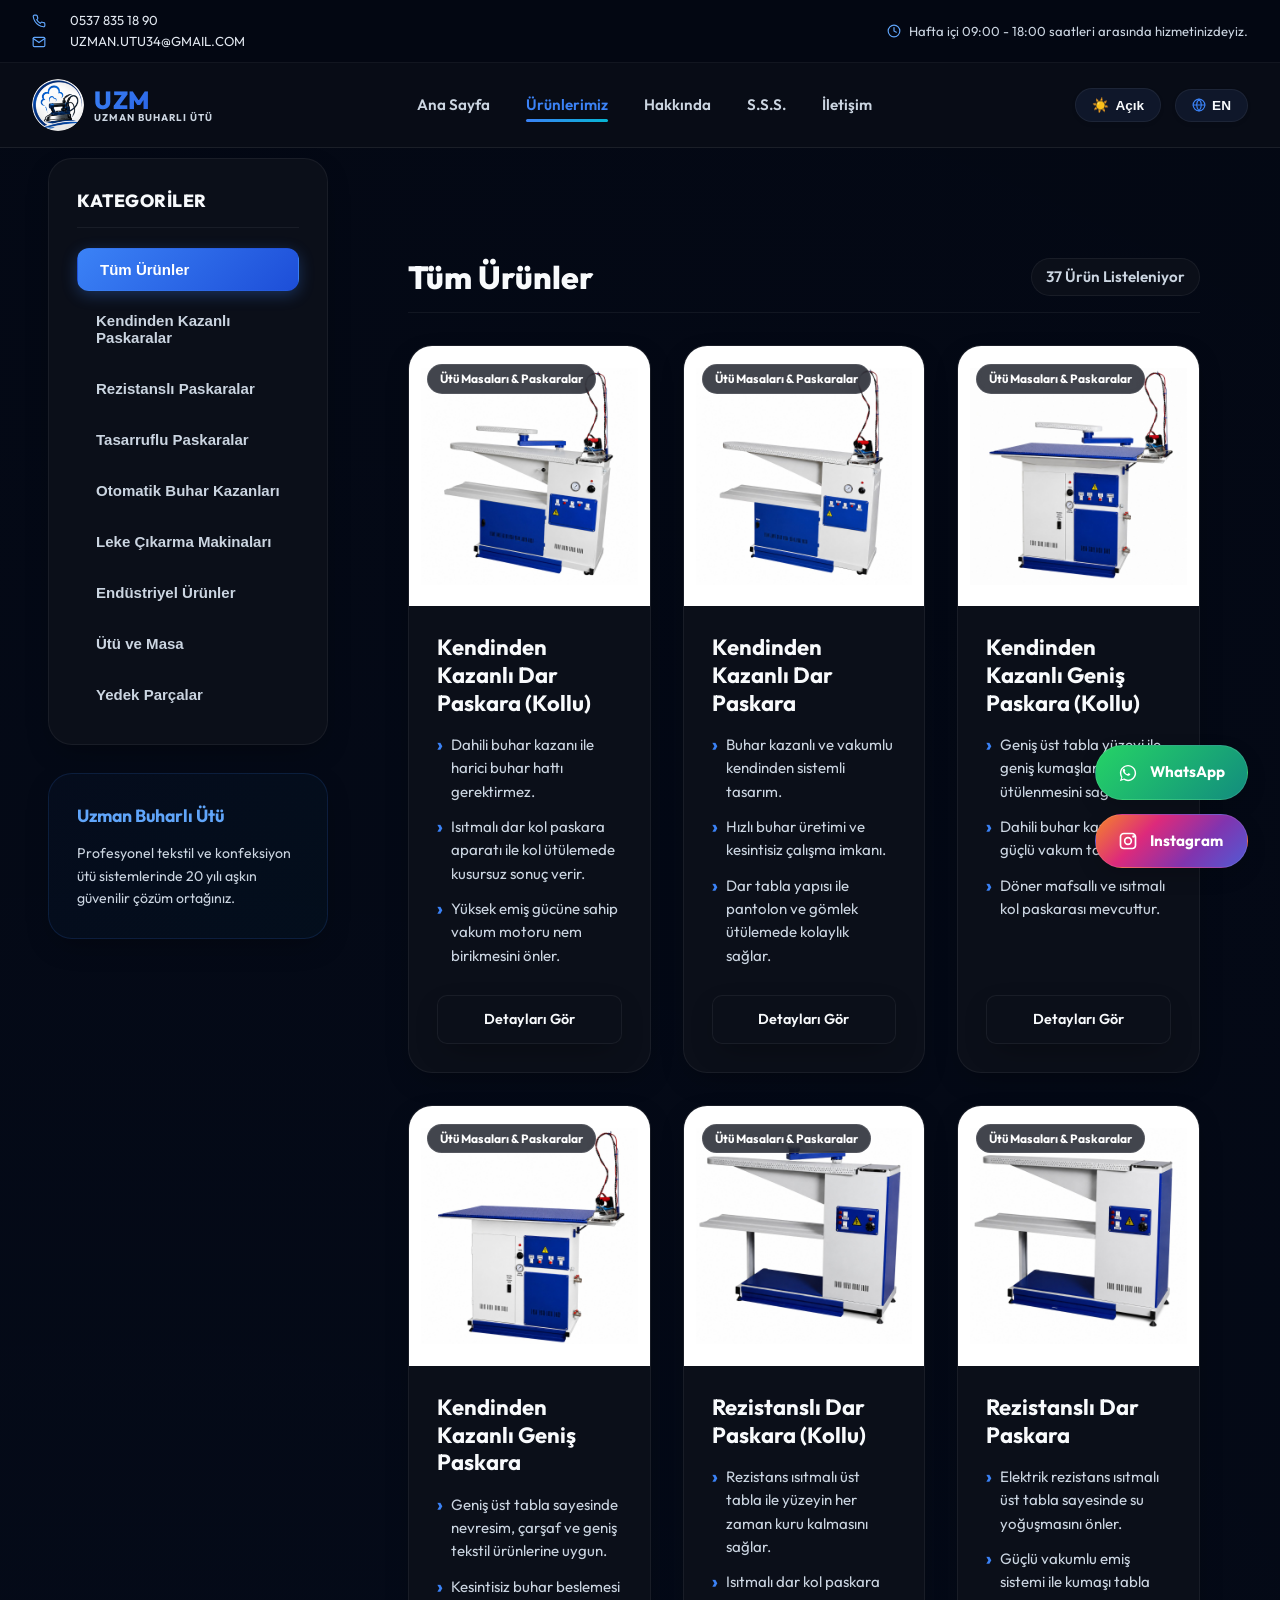
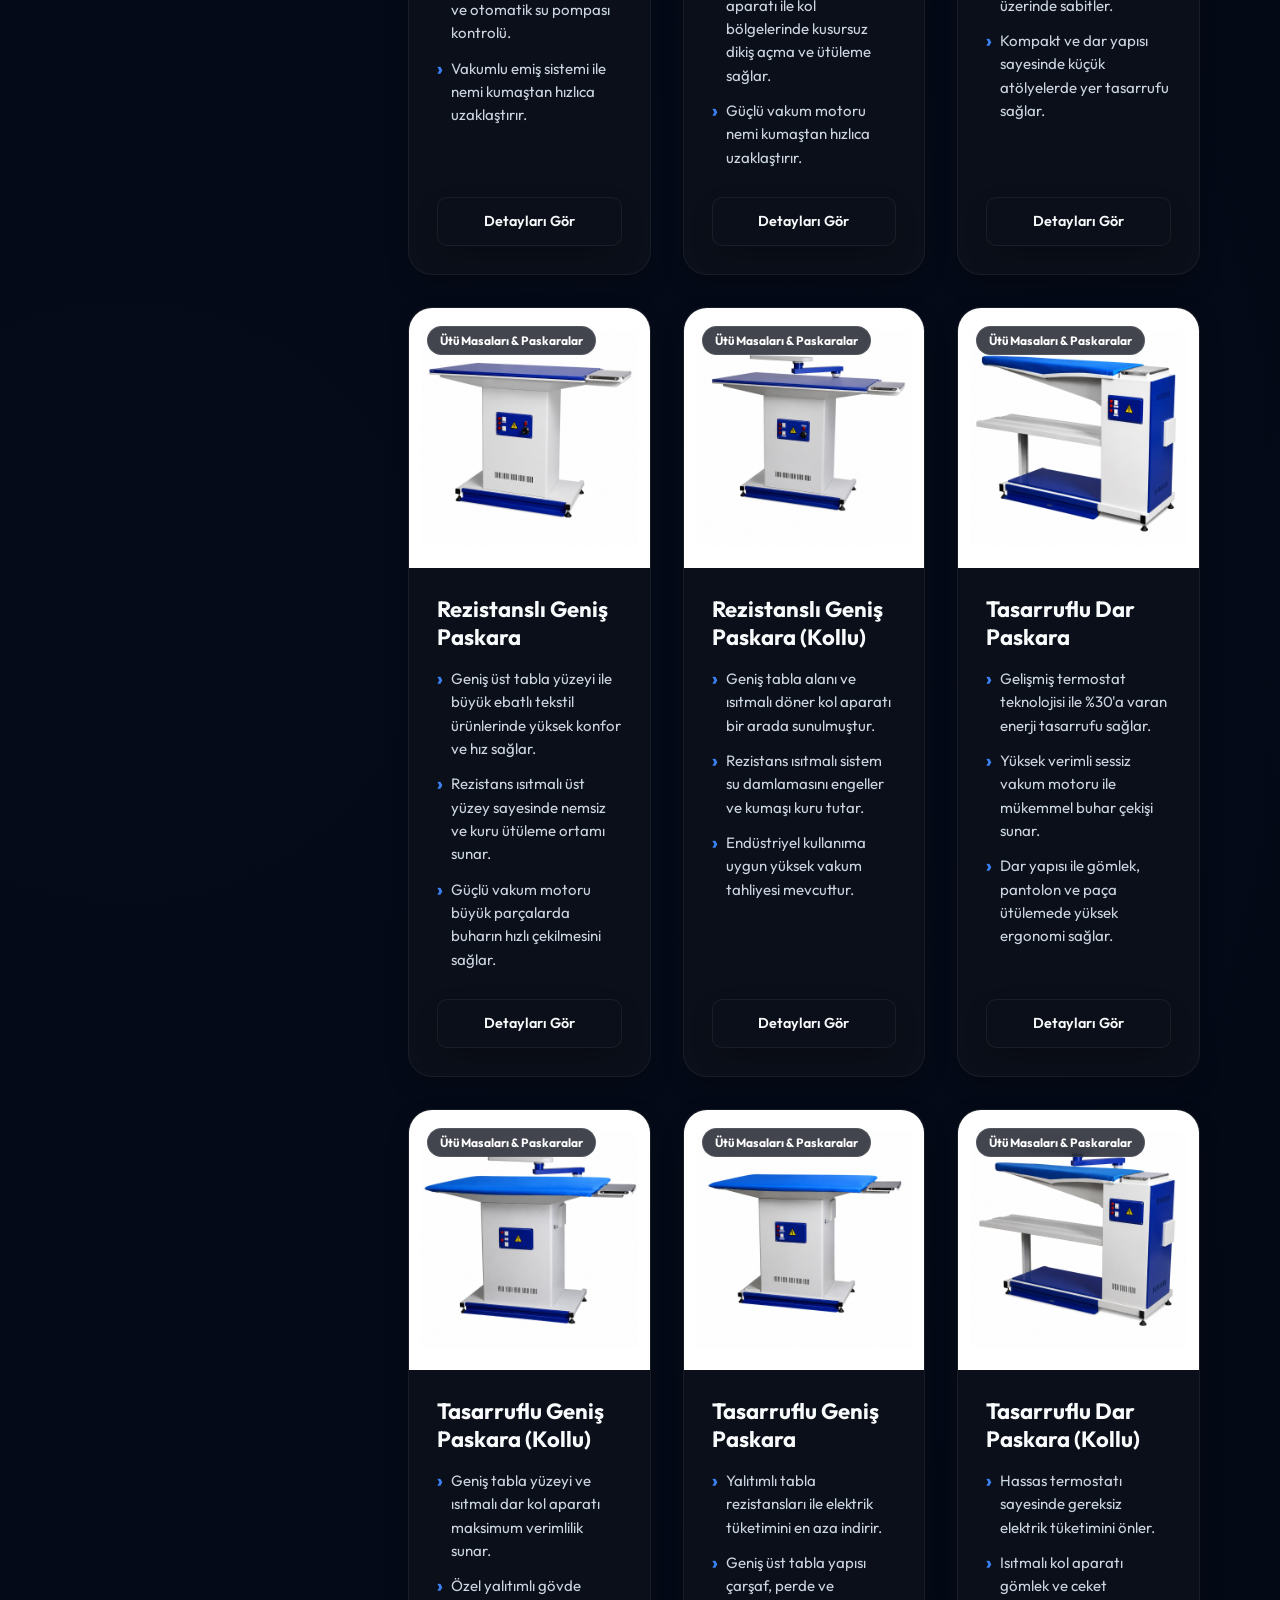
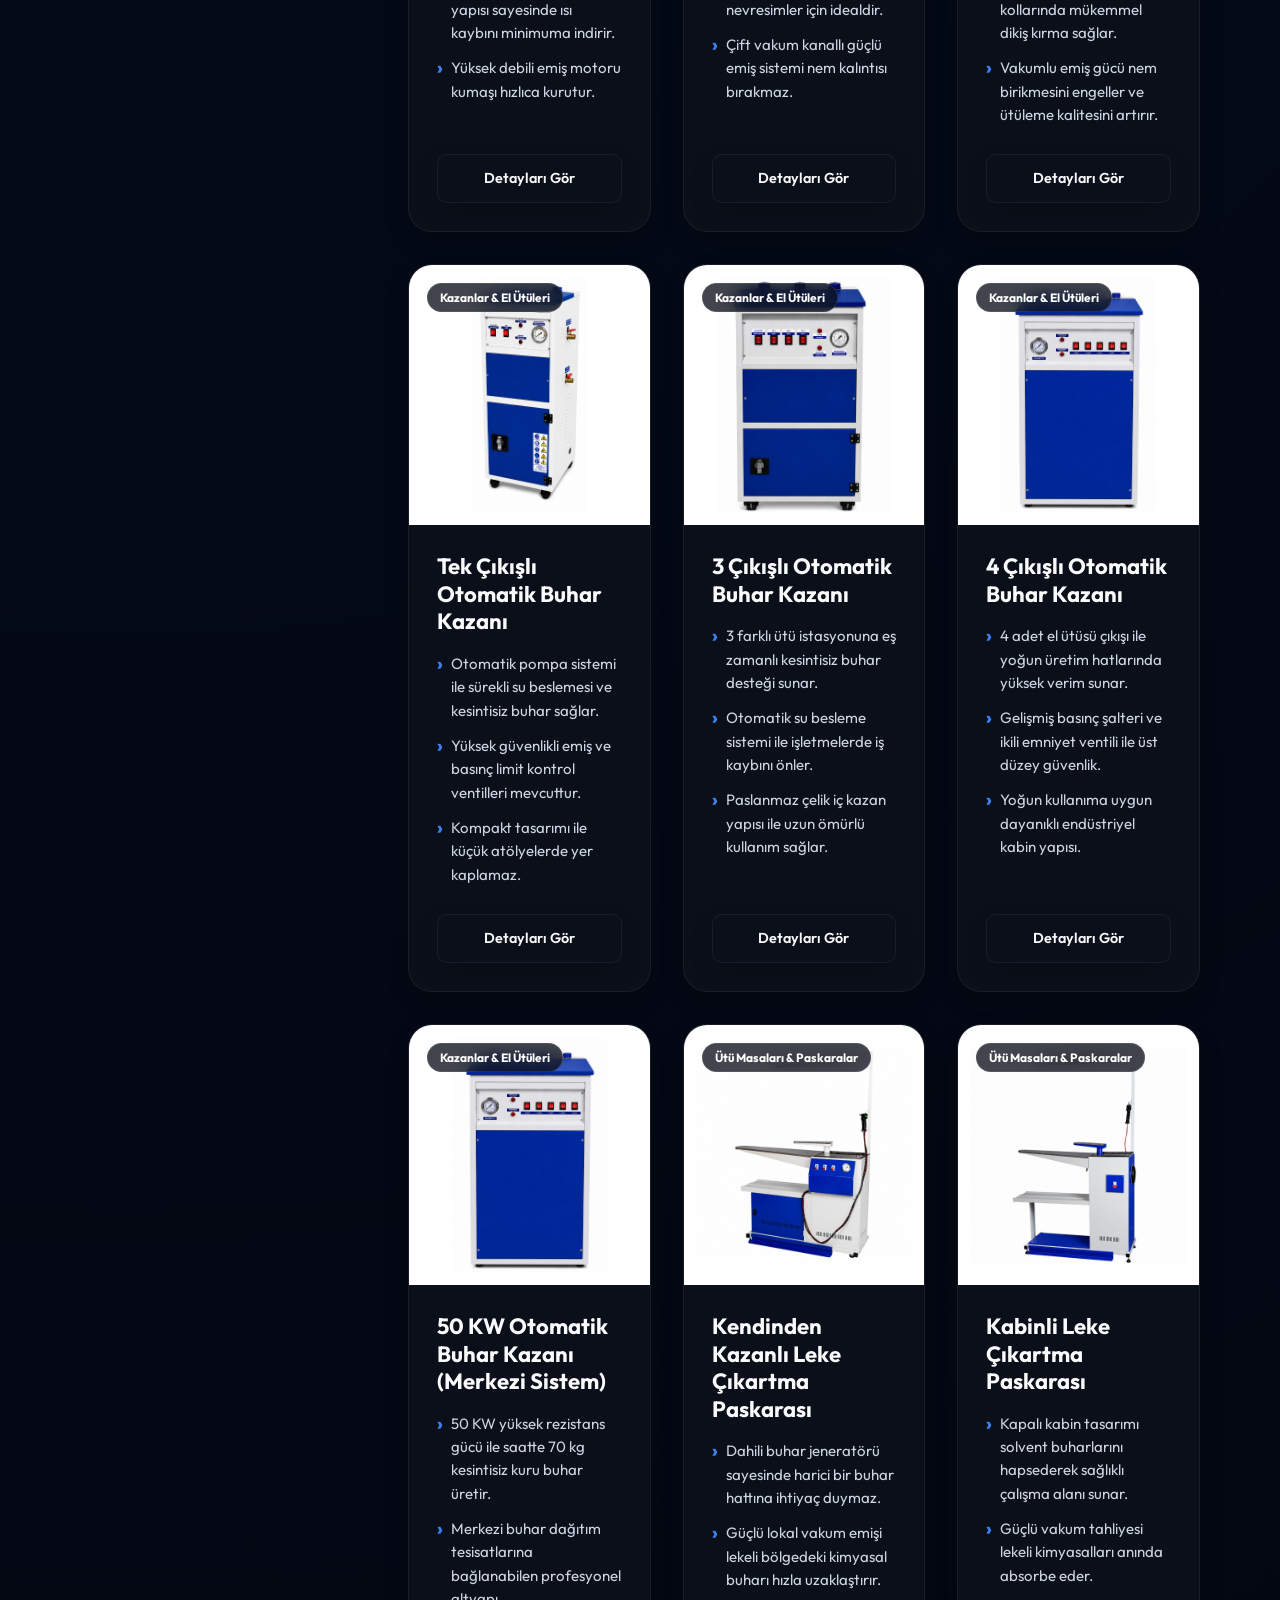
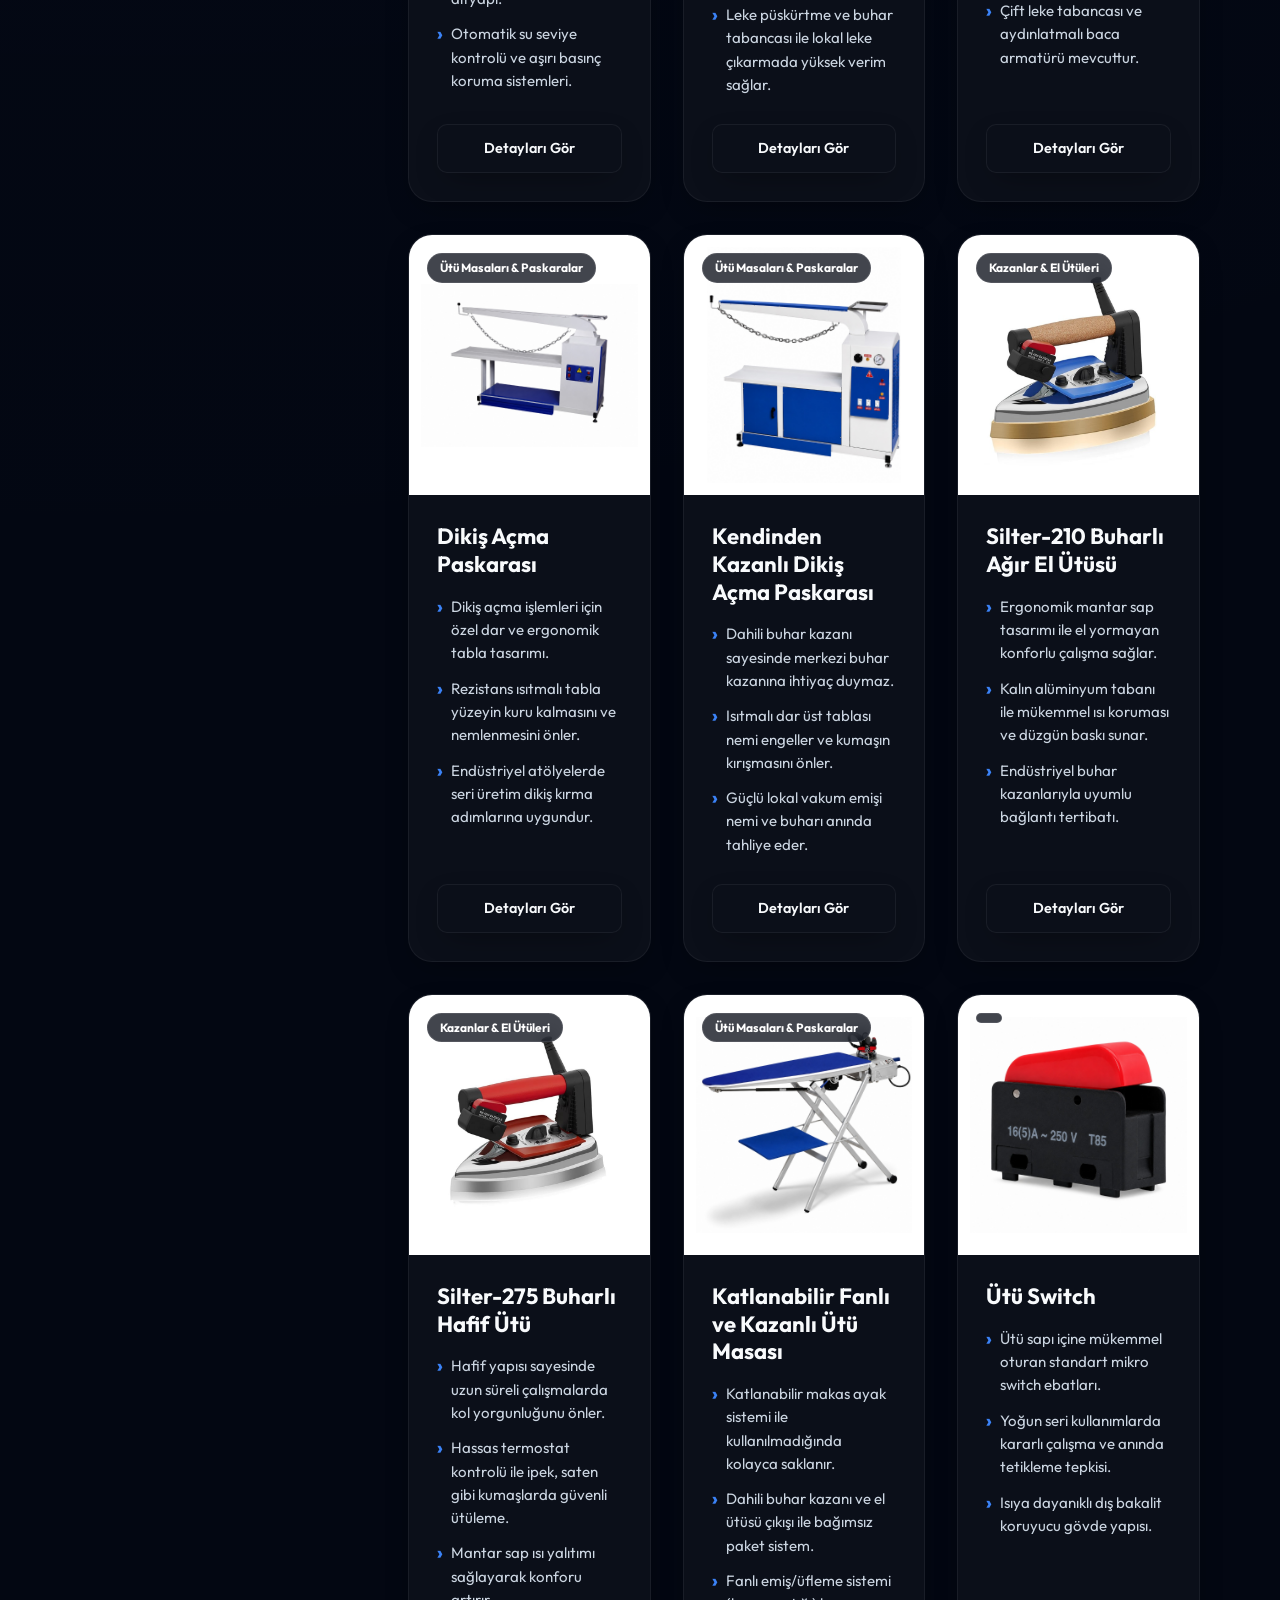
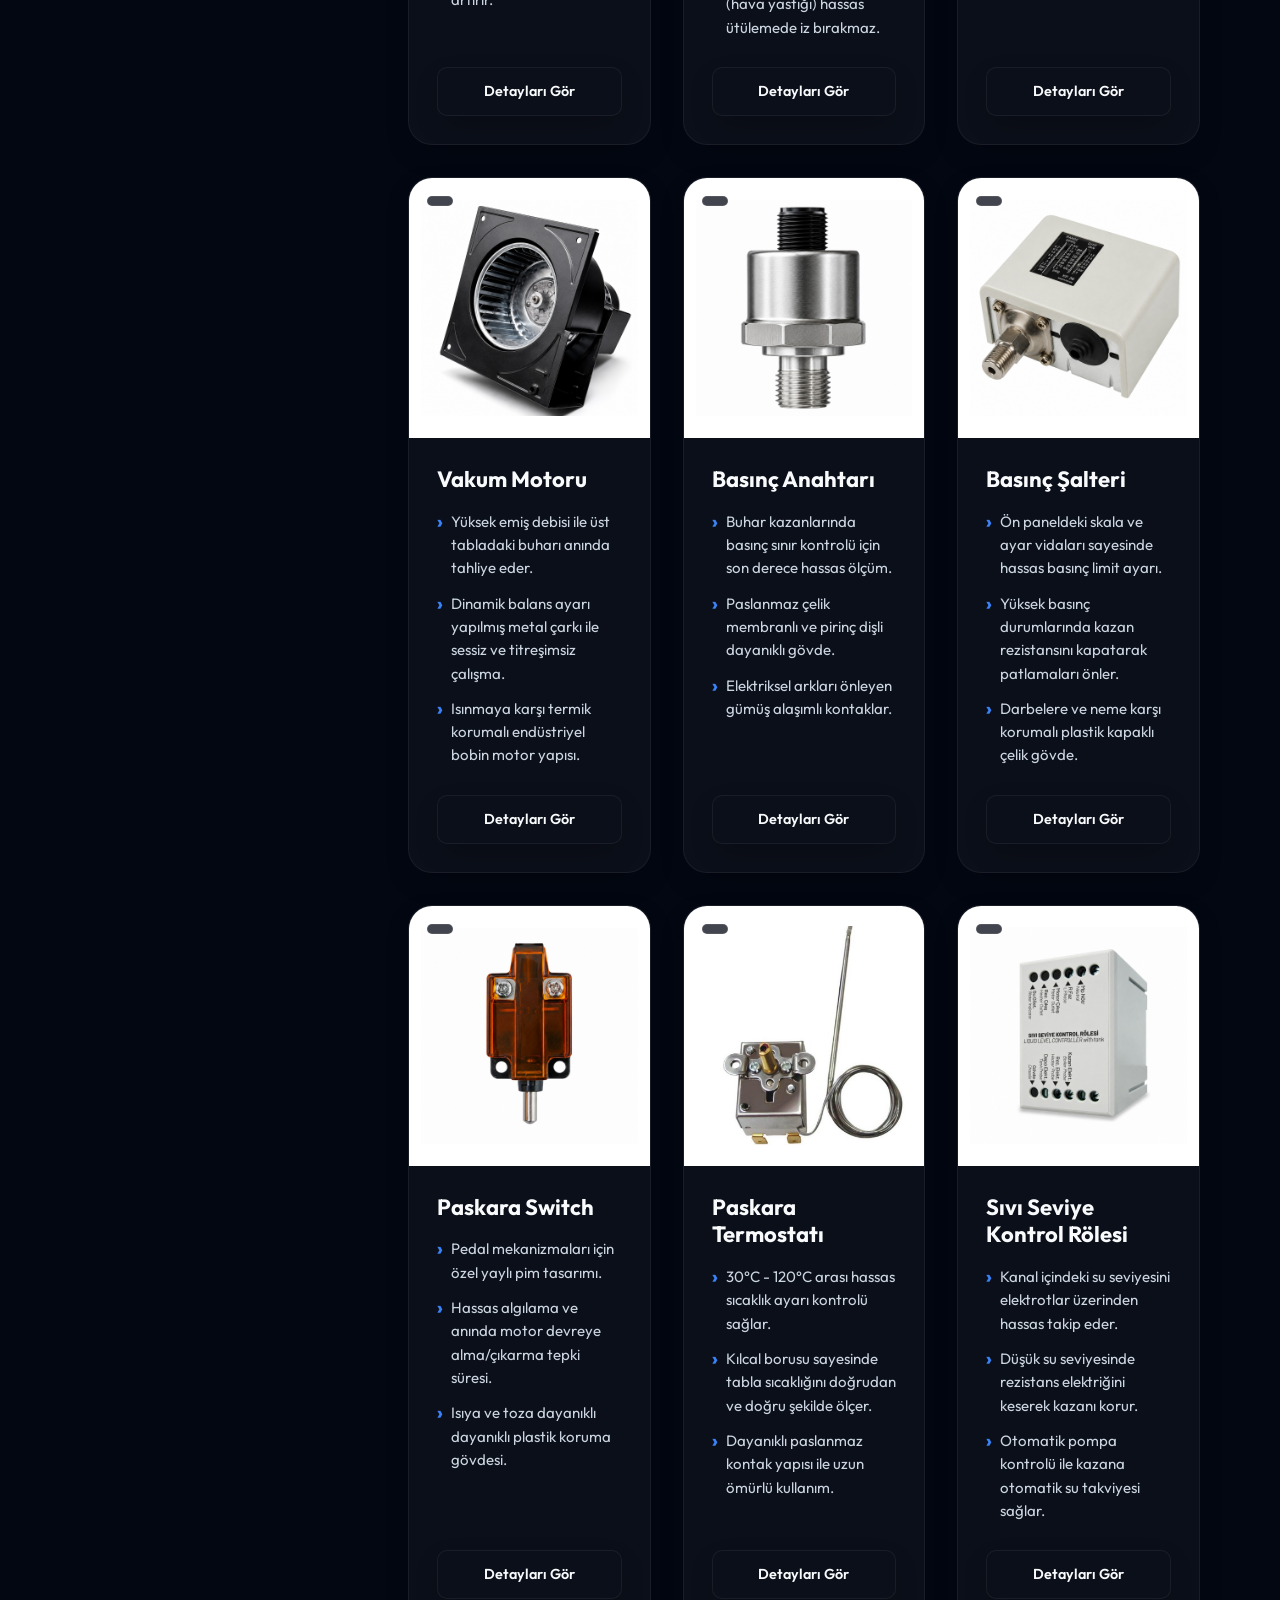
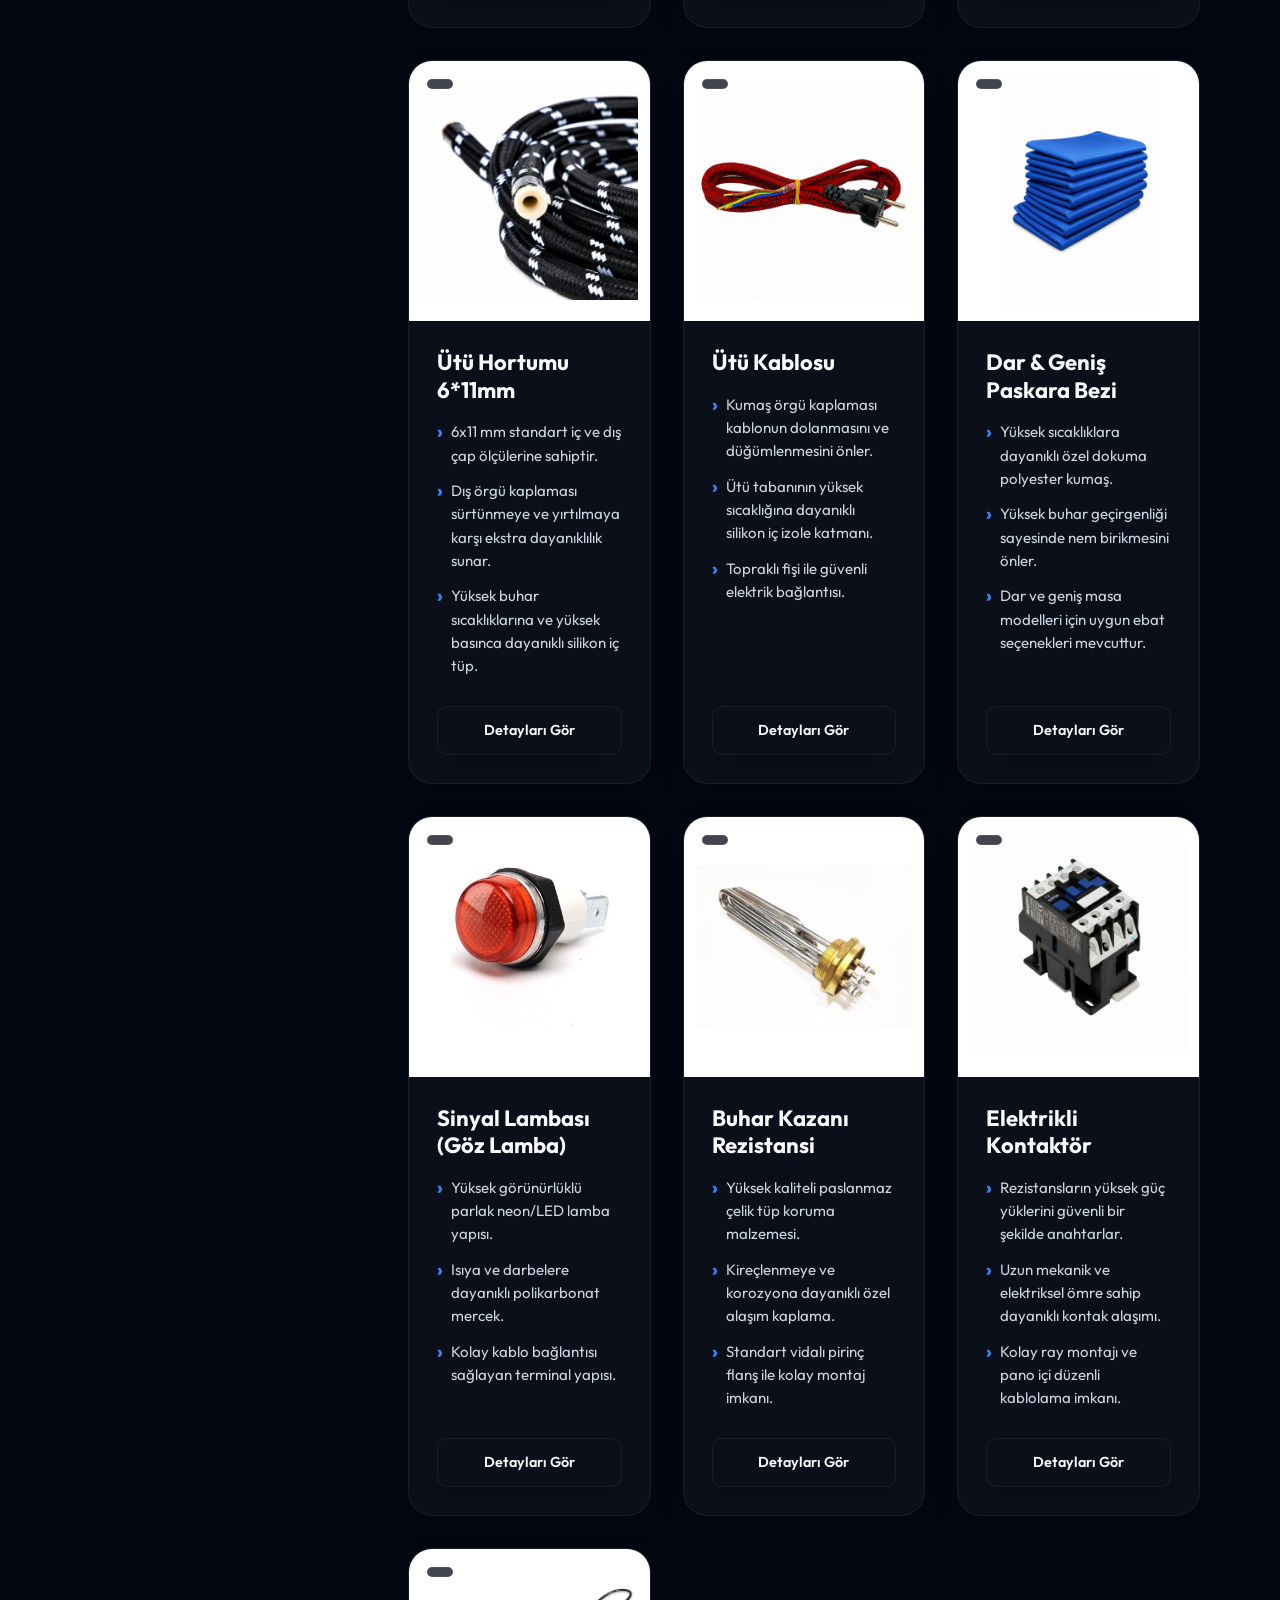
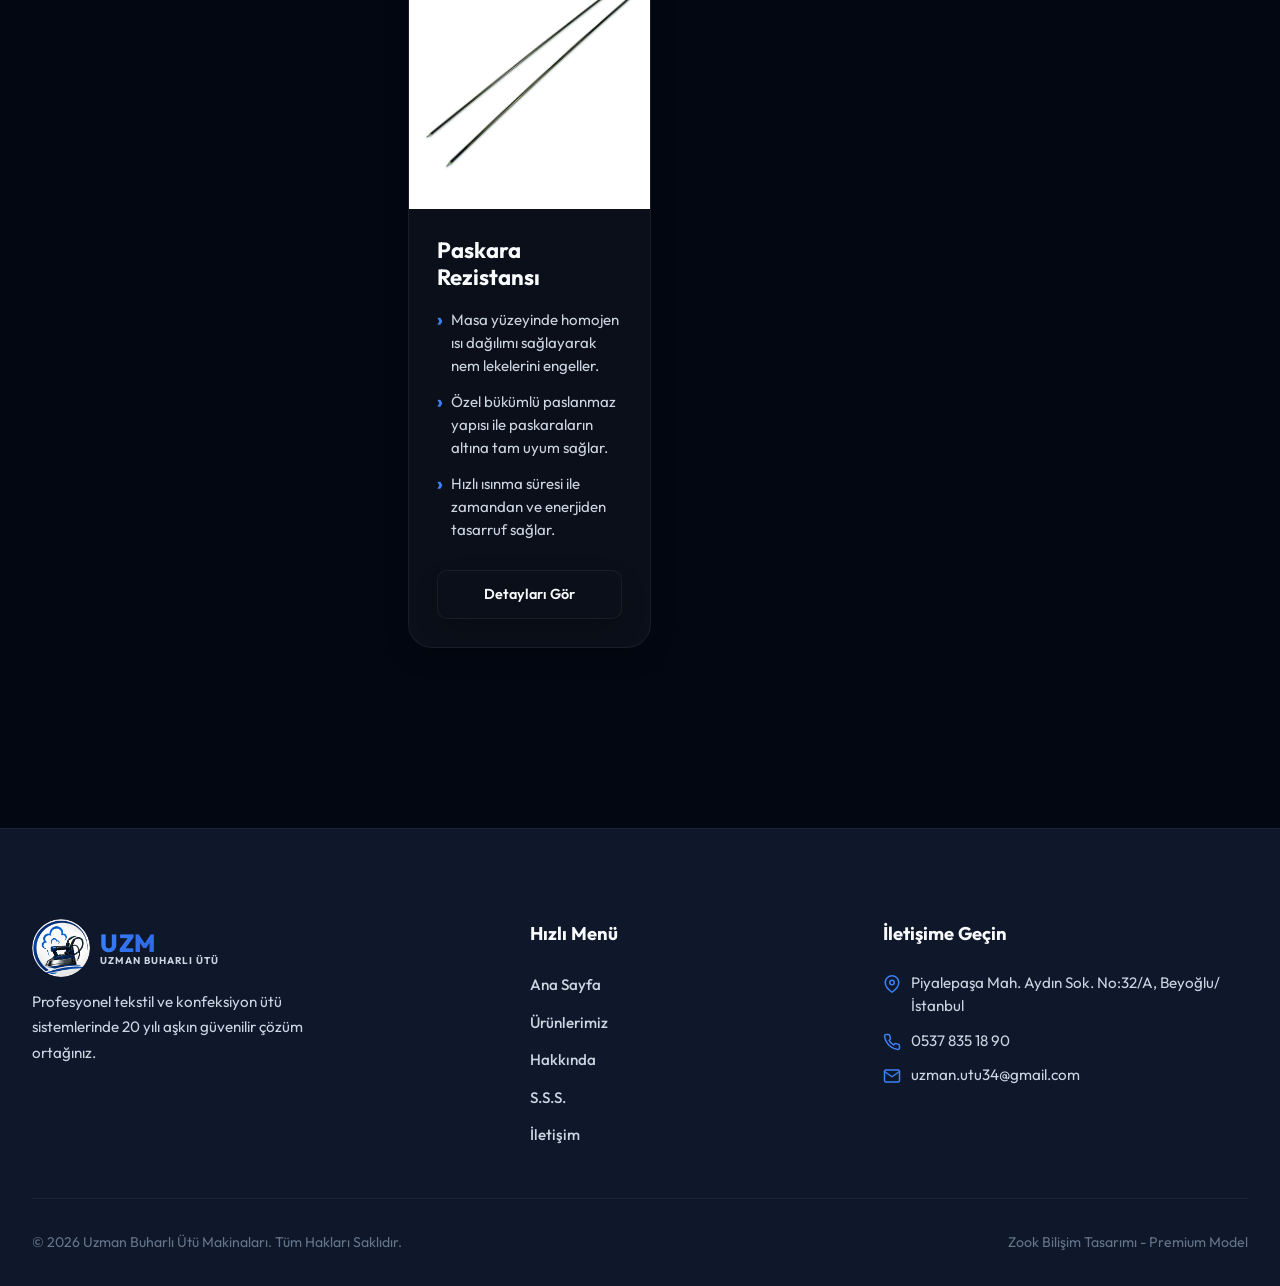
==== commit 2eaba127: "Site güncellendi" ====
--- a/products.html
+++ b/products.html
@@ -23,7 +23,7 @@
         </span>
         <span class="ticker-info">
           <svg class="icon ticker-icon-svg" viewBox="0 0 24 24" fill="none" stroke="currentColor" stroke-width="2" stroke-linecap="round" stroke-linejoin="round"><path d="M4 4h16c1.1 0 2 .9 2 2v12c0 1.1-.9 2-2 2H4c-1.1 0-2-.9-2-2V6c0-1.1.9-2 2-2z"></path><polyline points="22,6 12,13 2,6"></polyline></svg>
-          <a href="mailto:civanddurmus@gmail.com">CİVANDDURMUS@GMAİL.COM</a>
+          <a href="mailto:uzman.utu34@gmail.com">UZMAN.UTU34@GMAIL.COM</a>
         </span>
       </div>
       <div class="ticker-news">
@@ -37,6 +37,10 @@
       <div class="navbar">
         <a href="index.html" class="logo">
           <img src="assets/images/logo.png" alt="Uzman Buharlı Ütü Makinaları" class="logo-img" />
+          <span class="logo-text-container">
+            <span class="logo-title">UZM</span>
+            <span class="logo-subtitle">Uzman Buharlı Ütü</span>
+          </span>
         </a>
 
         <ul class="nav-menu" id="nav-menu">
@@ -51,20 +55,20 @@
           </li>
           <li>
             <a
+              href="products.html"
+              class="nav-link active"
+              data-section="products"
+              data-i18n="nav-products"
+              >Ürünlerimiz</a
+            >
+          </li>
+          <li>
+            <a
               href="index.html#about"
               class="nav-link"
               data-section="about"
               data-i18n="nav-about"
               >Hakkında</a
-            >
-          </li>
-          <li>
-            <a
-              href="products.html"
-              class="nav-link active"
-              data-section="products"
-              data-i18n="nav-products"
-              >Ürünlerimiz</a
             >
           </li>
           <li>
@@ -124,18 +128,28 @@
                 </button>
               </li>
               <li>
-                <button class="sidebar-menu-btn" data-filter="robotlar" data-i18n="cat-robotlar">
-                  Askıda Ütüleme Robotları
-                </button>
-              </li>
-              <li>
-                <button class="sidebar-menu-btn" data-filter="cit-cit" data-i18n="cat-cit-cit">
-                  Çıt Çıt Makinaları
-                </button>
-              </li>
-              <li>
-                <button class="sidebar-menu-btn" data-filter="el-utu-firca" data-i18n="cat-el-utu-firca">
-                  El Ütüleri Ve Buhar Fırçaları
+                <button class="sidebar-menu-btn" data-filter="kendinden-kazanli" data-i18n="cat-kendinden-kazanli">
+                  Kendinden Kazanlı Paskaralar
+                </button>
+              </li>
+              <li>
+                <button class="sidebar-menu-btn" data-filter="rezistanli" data-i18n="cat-rezistanli">
+                  Rezistanslı Paskaralar
+                </button>
+              </li>
+              <li>
+                <button class="sidebar-menu-btn" data-filter="tasarruflu" data-i18n="cat-tasarruflu">
+                  Tasarruflu Paskaralar
+                </button>
+              </li>
+              <li>
+                <button class="sidebar-menu-btn" data-filter="otomatik-kazanlar" data-i18n="cat-otomatik-kazanlar">
+                  Otomatik Buhar Kazanları
+                </button>
+              </li>
+              <li>
+                <button class="sidebar-menu-btn" data-filter="leke-makinalari" data-i18n="cat-leke-makinalari">
+                  Leke Çıkarma Makinaları
                 </button>
               </li>
               <li>
@@ -144,38 +158,13 @@
                 </button>
               </li>
               <li>
-                <button class="sidebar-menu-btn" data-filter="kazanli-utu" data-i18n="cat-kazanli-utu">
-                  Kazanlı Tip Buharlı Ütüler
-                </button>
-              </li>
-              <li>
-                <button class="sidebar-menu-btn" data-filter="kendinden-kazanli" data-i18n="cat-kendinden-kazanli">
-                  Kendinden Kazanlı Paskaralar
-                </button>
-              </li>
-              <li>
-                <button class="sidebar-menu-btn" data-filter="leke-makinalari" data-i18n="cat-leke-makinalari">
-                  Leke Makinaları
-                </button>
-              </li>
-              <li>
-                <button class="sidebar-menu-btn" data-filter="otomatik-kazanlar" data-i18n="cat-otomatik-kazanlar">
-                  Otomatik Buhar Kazanları
-                </button>
-              </li>
-              <li>
-                <button class="sidebar-menu-btn" data-filter="rezistanli" data-i18n="cat-rezistanli">
-                  Rezistanlı Paskaralar
-                </button>
-              </li>
-              <li>
-                <button class="sidebar-menu-btn" data-filter="tasarruflu" data-i18n="cat-tasarruflu">
-                  Tasarruflu Paskaralar
-                </button>
-              </li>
-              <li>
-                <button class="sidebar-menu-btn" data-filter="utu-masalari" data-i18n="cat-utu-masalari">
-                  Ütü Masaları
+                <button class="sidebar-menu-btn" data-filter="utu-ve-masa" data-i18n="cat-utu-ve-masa">
+                  Ütü ve Masa
+                </button>
+              </li>
+              <li>
+                <button class="sidebar-menu-btn" data-filter="yedek-parca" data-i18n="cat-yedek-parca">
+                  Yedek Parçalar
                 </button>
               </li>
             </ul>
@@ -190,15 +179,15 @@
 
         <!-- Sağ Taraf Ürün Listeleme Grid'i -->
         <section class="katalog-main-content">
-          <!-- Mobil Filtreleme Butonu -->
+          
           <button class="mobile-filter-btn" id="mobile-filter-btn">
-            <svg viewBox="0 0 24 24" width="18" height="18" fill="none" stroke="currentColor" stroke-width="2.5" stroke-linecap="round" stroke-linejoin="round"><polygon points="22 3 2 3 10 12.46 10 19 14 21 14 12.46 22 3"></polygon></svg>
+            <svg class="icon filter-icon-svg" viewBox="0 0 24 24" fill="none" stroke="currentColor" stroke-width="2" stroke-linecap="round" stroke-linejoin="round"><polygon points="22 3 2 3 10 12.46 10 19 14 21 14 12.46 22 3"></polygon></svg>
             <span>FİLTRELE</span>
           </button>
           
           <div class="katalog-header">
             <h2 id="katalog-active-title" data-i18n="cat-all-katalog">Tüm Ürünler</h2>
-            <span class="katalog-count" id="katalog-count">28 Ürün Listeleniyor</span>
+            <span class="katalog-count" id="katalog-count">37 Ürün Listeleniyor</span>
           </div>
           
           <div class="product-grid" id="katalog-grid">
@@ -262,9 +251,13 @@
     <footer>
       <div class="footer-content">
         <div class="footer-brand">
-          <h3>
-            <img src="assets/images/logo.png" alt="Uzman Buharlı Ütü Makinaları" class="logo-img-footer" />
-          </h3>
+          <a href="index.html" class="logo" style="margin-bottom: 12px; display: inline-flex;">
+            <img src="assets/images/logo.png" alt="Uzman Buharlı Ütü Makinaları" class="logo-img-footer" style="margin-bottom: 0;" />
+            <span class="logo-text-container">
+              <span class="logo-title">UZM</span>
+              <span class="logo-subtitle">Uzman Buharlı Ütü</span>
+            </span>
+          </a>
           <p data-i18n="footer-brand-text">
             Profesyonel tekstil ve konfeksiyon ütü sistemlerinde 20 yılı aşkın güvenilir çözüm ortağınız.
           </p>
@@ -273,8 +266,8 @@
           <h4 data-i18n="footer-links-title">Hızlı Menü</h4>
           <ul class="footer-links-list">
             <li><a href="index.html" data-i18n="nav-home">Ana Sayfa</a></li>
+            <li><a href="products.html" data-i18n="nav-products">Ürünlerimiz</a></li>
             <li><a href="index.html#about" data-i18n="nav-about">Hakkında</a></li>
-            <li><a href="products.html" data-i18n="nav-products">Ürünlerimiz</a></li>
             <li><a href="index.html#faq" data-i18n="nav-faq">S.S.S.</a></li>
             <li><a href="index.html#contact" data-i18n="nav-contact">İletişim</a></li>
           </ul>
@@ -286,7 +279,7 @@
               <path d="M21 10c0 7-9 13-9 13s-9-6-9-13a9 9 0 0 1 18 0z"></path>
               <circle cx="12" cy="10" r="3"></circle>
             </svg>
-            <span>Hacı Kadın, Katip Çelebi Cd. No:12 D:B, Fatih/İstanbul</span>
+            <span>Piyalepaşa Mah. Aydın Sok. No:32/A, Beyoğlu/İstanbul</span>
           </p>
           <p style="margin-top: 12px">
             <svg class="icon footer-contact-icon" viewBox="0 0 24 24" fill="none" stroke="currentColor" stroke-width="2" stroke-linecap="round" stroke-linejoin="round">
@@ -299,7 +292,7 @@
               <path d="M4 4h16c1.1 0 2 .9 2 2v12c0 1.1-.9 2-2 2H4c-1.1 0-2-.9-2-2V6c0-1.1.9-2 2-2z"></path>
               <polyline points="22,6 12,13 2,6"></polyline>
             </svg>
-            <a href="mailto:civanddurmus@gmail.com">civanddurmus@gmail.com</a>
+            <a href="mailto:uzman.utu34@gmail.com">uzman.utu34@gmail.com</a>
           </p>
         </div>
       </div>
--- a/css/style.css
+++ b/css/style.css
@@ -182,22 +182,50 @@
 
 .logo-img {
   height: 52px;
-  max-width: 180px;
-  object-fit: contain;
+  width: 52px;
+  object-fit: cover;
+  border-radius: 50%;
   display: block;
   transition: var(--transition-smooth);
 }
 
 .logo-img:hover {
-  transform: scale(1.02);
+  transform: scale(1.05);
 }
 
 .logo-img-footer {
   height: 58px;
-  max-width: 200px;
-  object-fit: contain;
+  width: 58px;
+  object-fit: cover;
+  border-radius: 50%;
   display: block;
   margin-bottom: 12px;
+}
+
+.logo-text-container {
+  display: flex;
+  flex-direction: column;
+  line-height: 1.1;
+  text-align: left;
+}
+
+.logo-title {
+  font-size: 1.55rem;
+  font-weight: 800;
+  color: var(--text-primary);
+  background: linear-gradient(135deg, var(--primary-color) 0%, var(--primary-dark) 100%);
+  background-clip: text;
+  -webkit-background-clip: text;
+  -webkit-text-fill-color: transparent;
+  letter-spacing: 0.5px;
+}
+
+.logo-subtitle {
+  font-size: 0.62rem;
+  font-weight: 700;
+  text-transform: uppercase;
+  color: var(--text-secondary);
+  letter-spacing: 1px;
 }
 
 .logo-icon {
@@ -1615,6 +1643,30 @@
   opacity: 1;
   z-index: 2;
   pointer-events: auto;
+}
+
+.hero-slider .slide .hero-content {
+  opacity: 0;
+  transform: translateY(30px);
+  transition: opacity 0.8s ease, transform 0.8s cubic-bezier(0.16, 1, 0.3, 1);
+}
+
+.hero-slider .slide.active .hero-content {
+  opacity: 1;
+  transform: translateY(0);
+  transition-delay: 0.15s;
+}
+
+.hero-slider .slide .hero-image-container {
+  opacity: 0;
+  transform: scale(0.95) translateY(20px);
+  transition: opacity 0.8s ease, transform 0.8s cubic-bezier(0.16, 1, 0.3, 1);
+}
+
+.hero-slider .slide.active .hero-image-container {
+  opacity: 1;
+  transform: scale(1) translateY(0);
+  transition-delay: 0.1s;
 }
 
 .hero-badge-top {
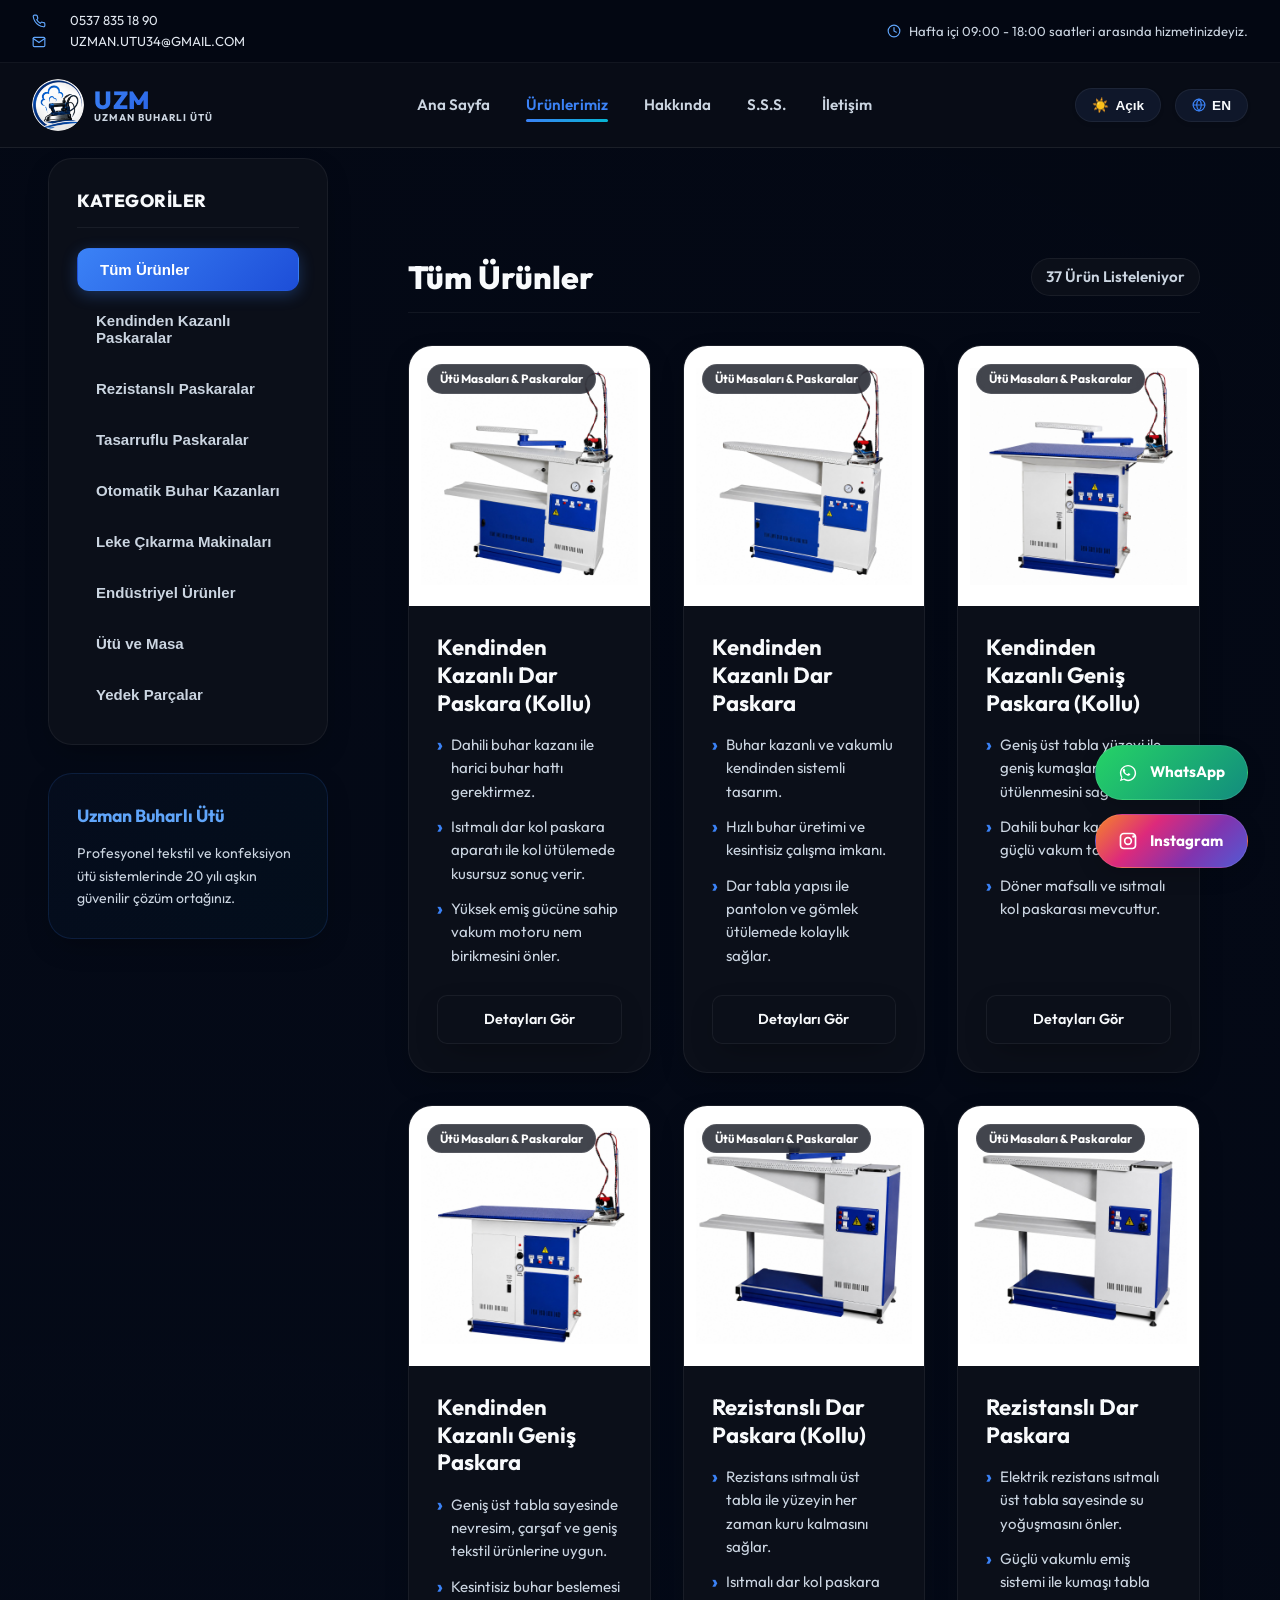
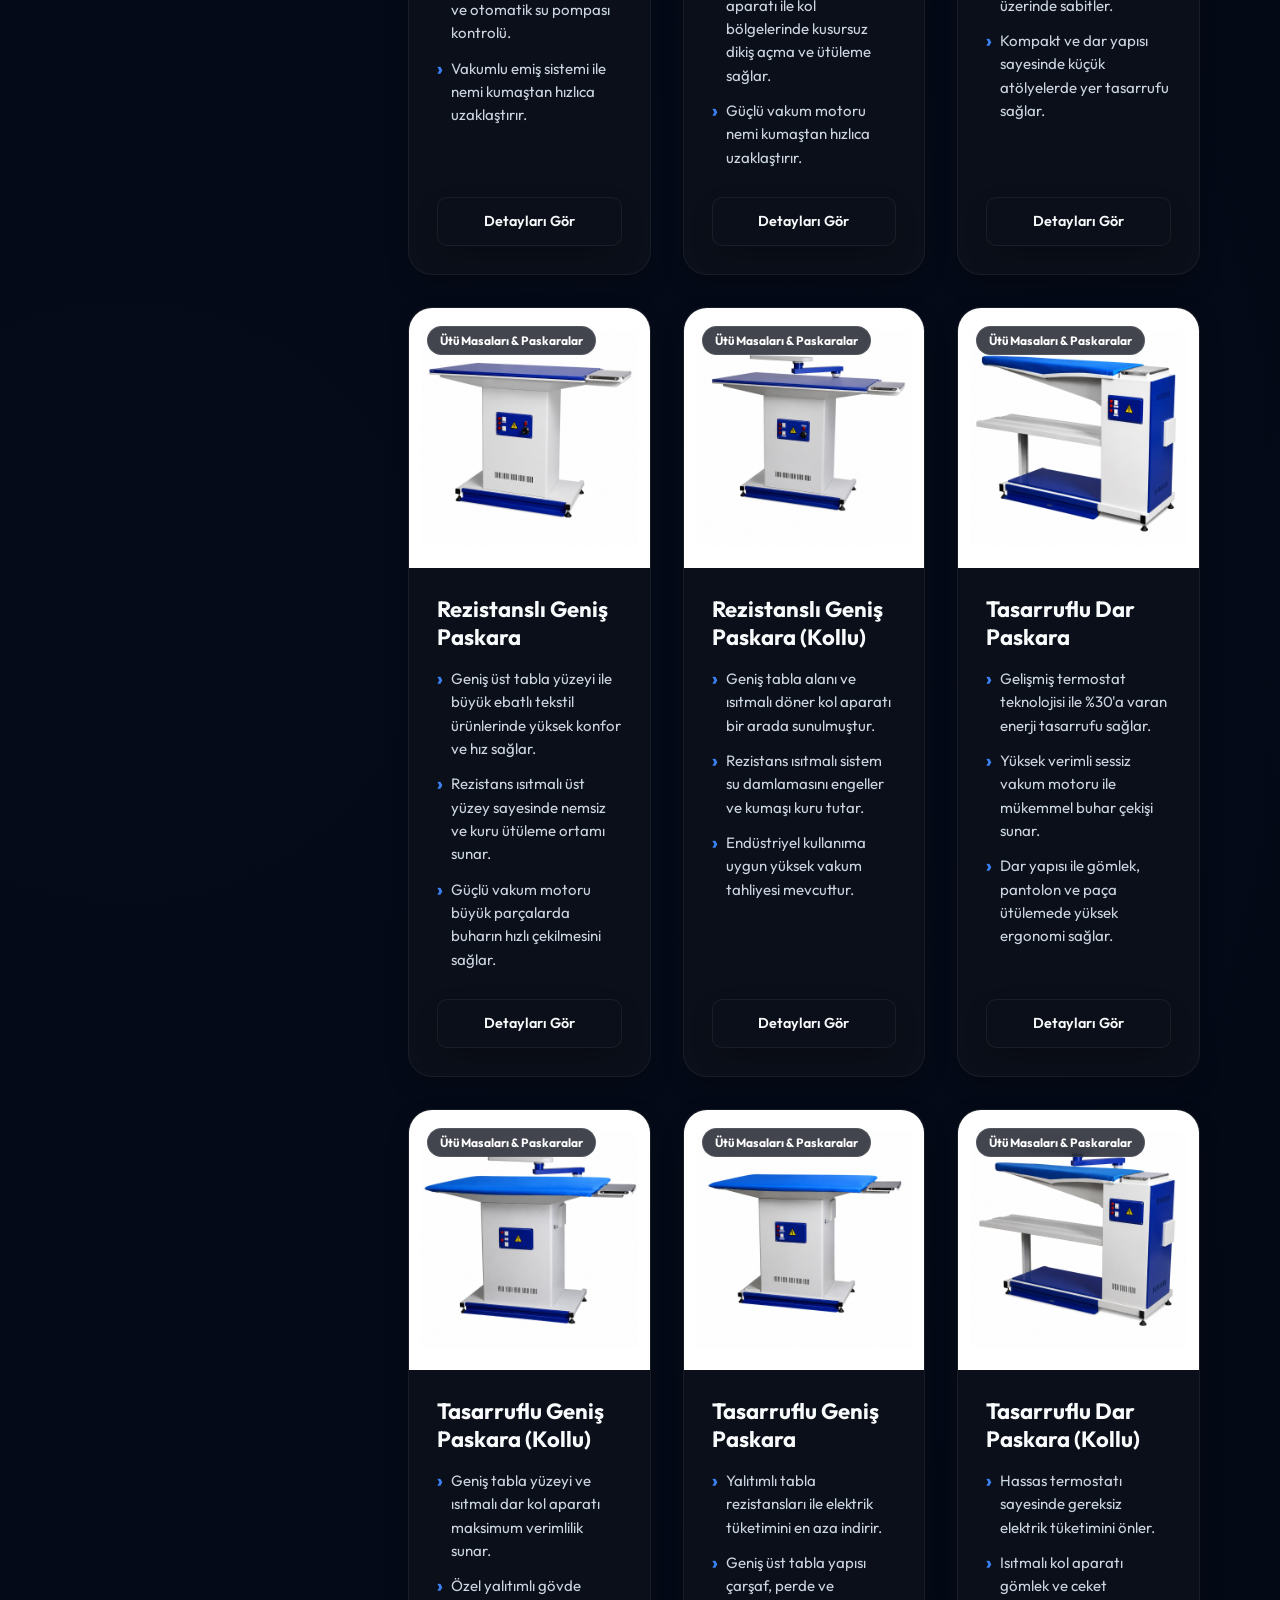
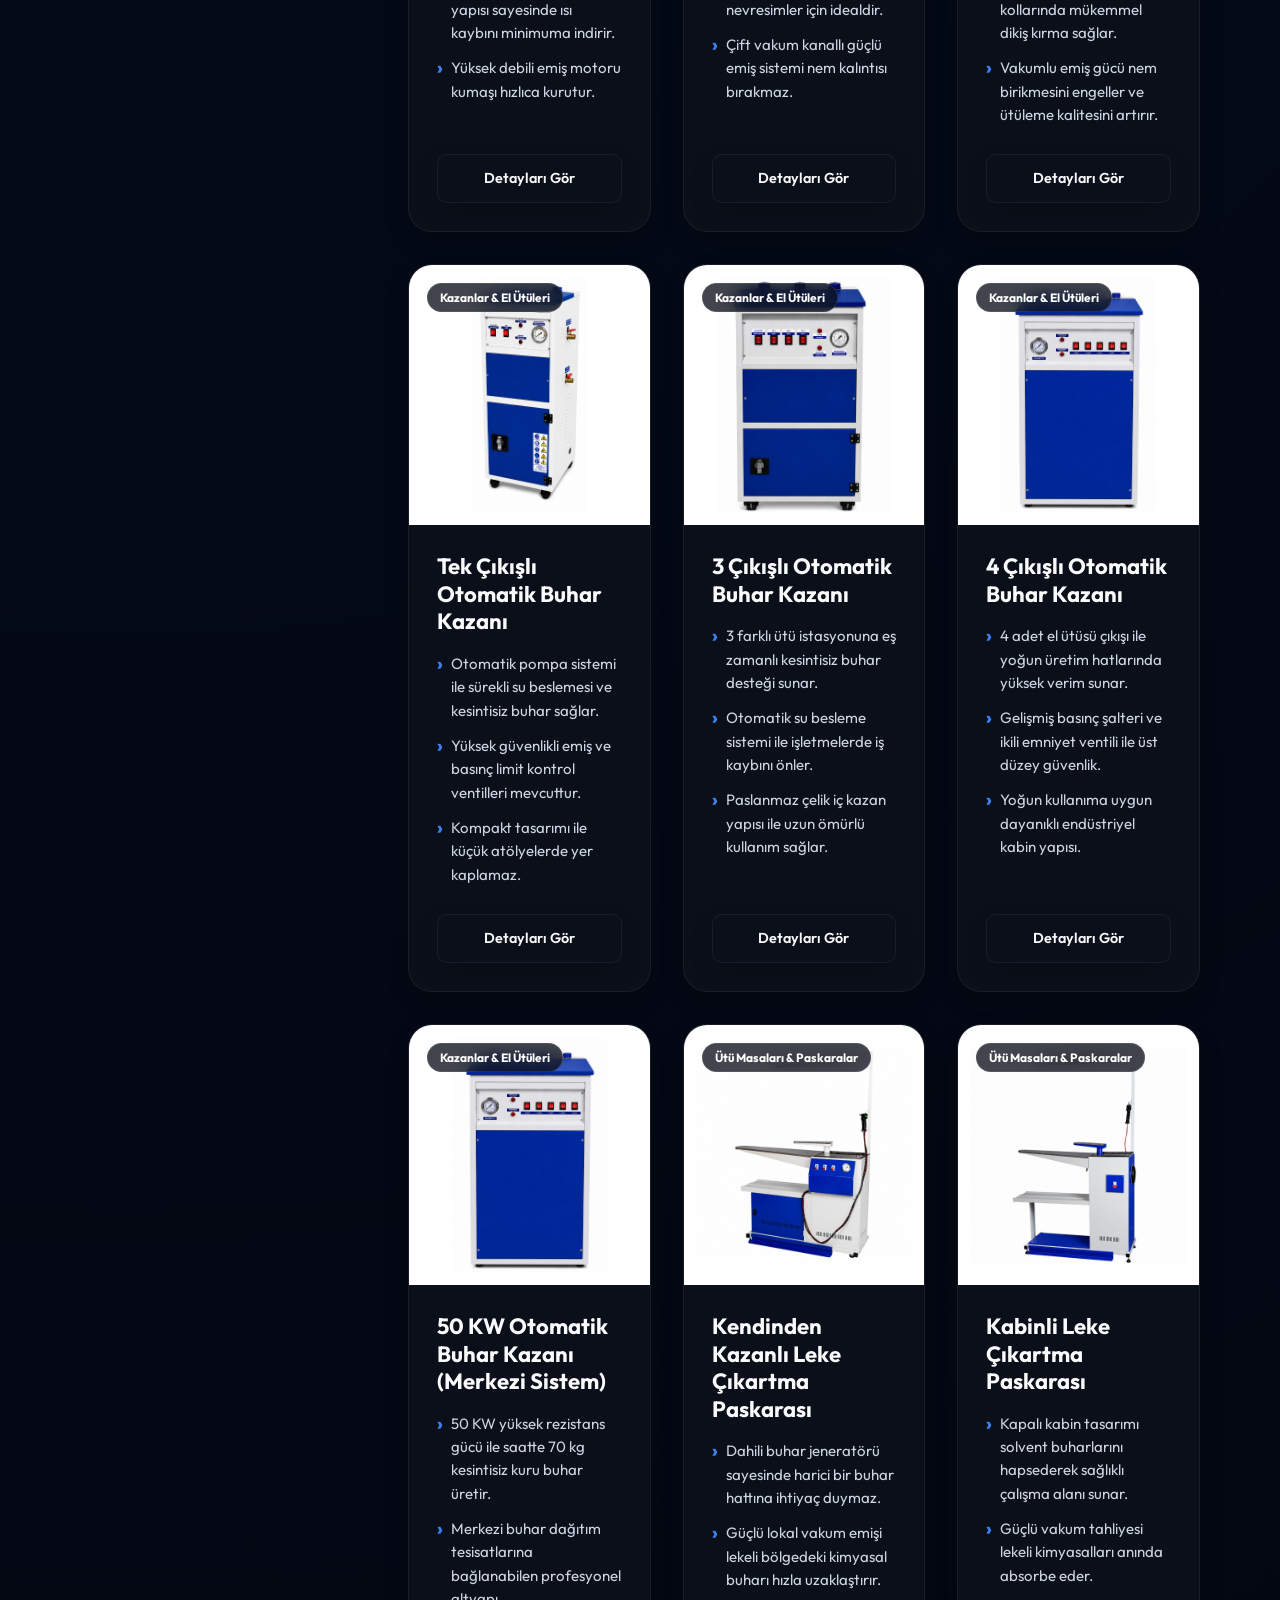
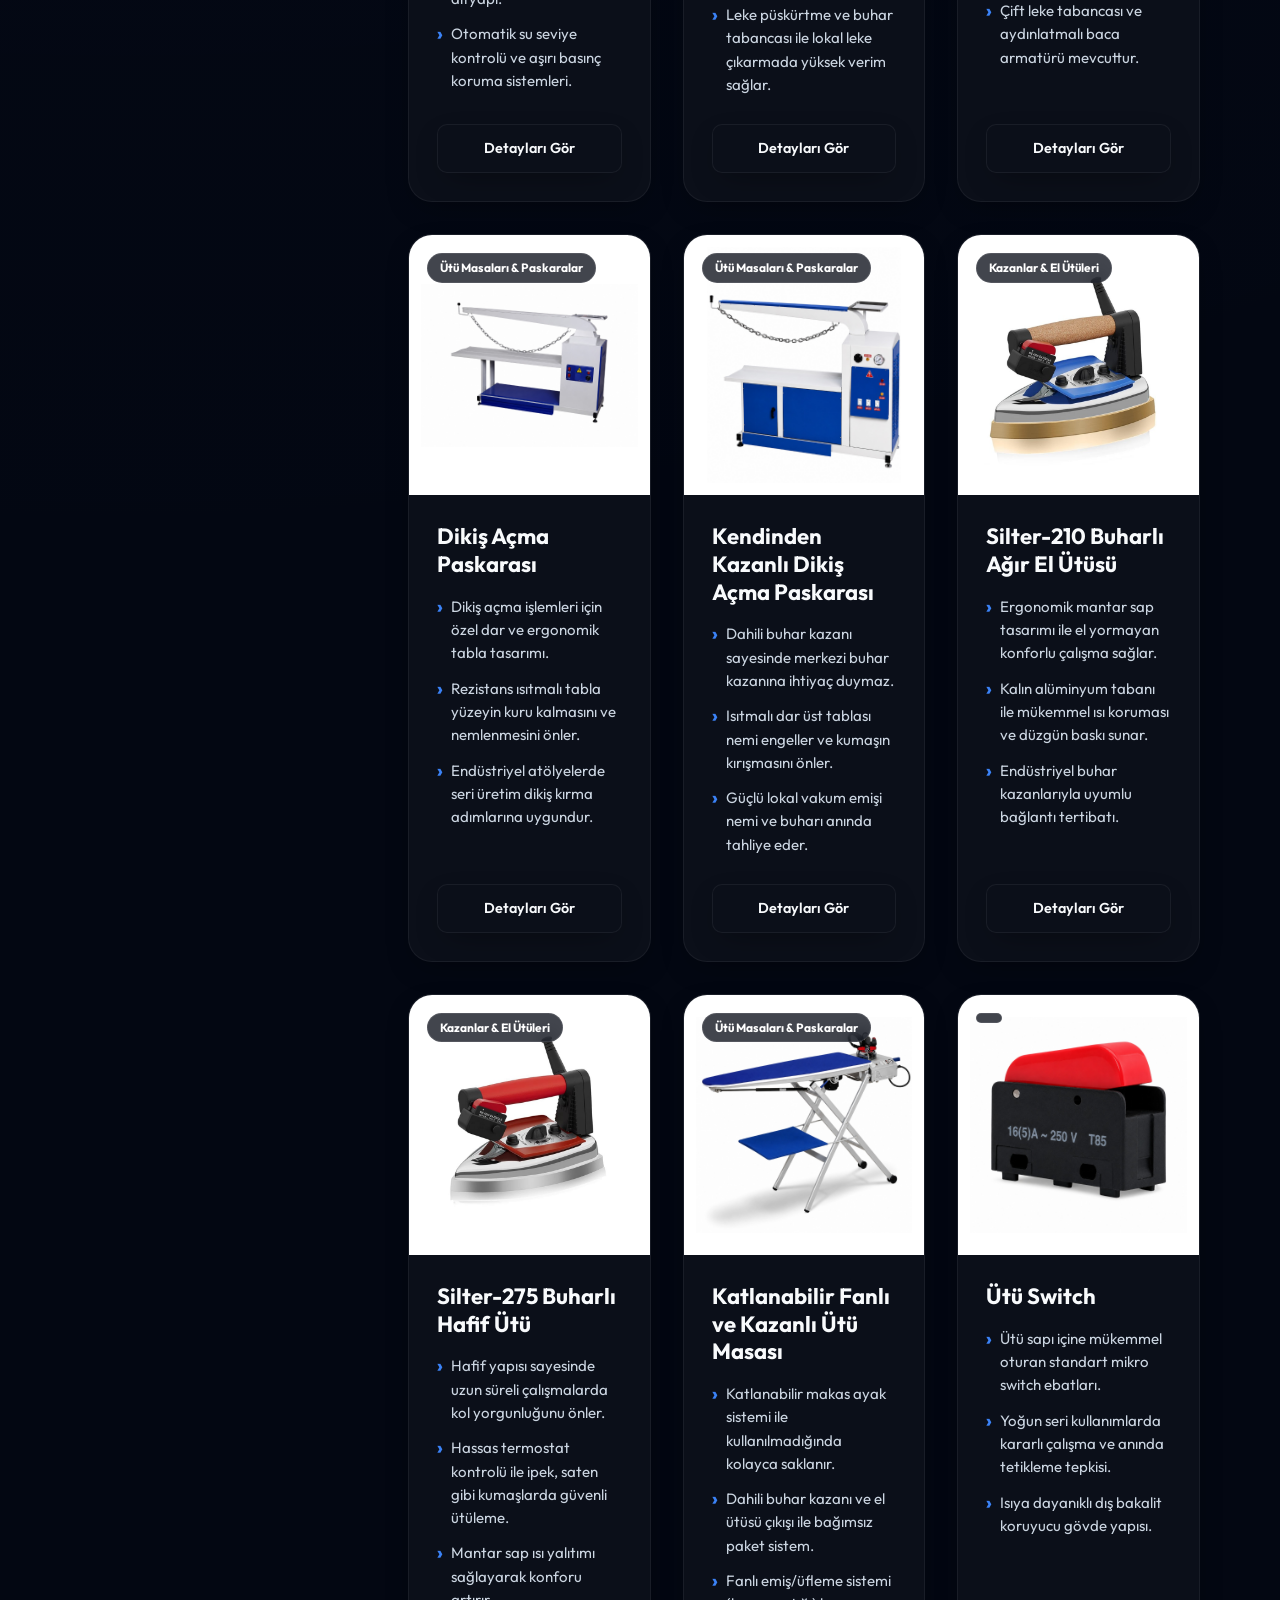
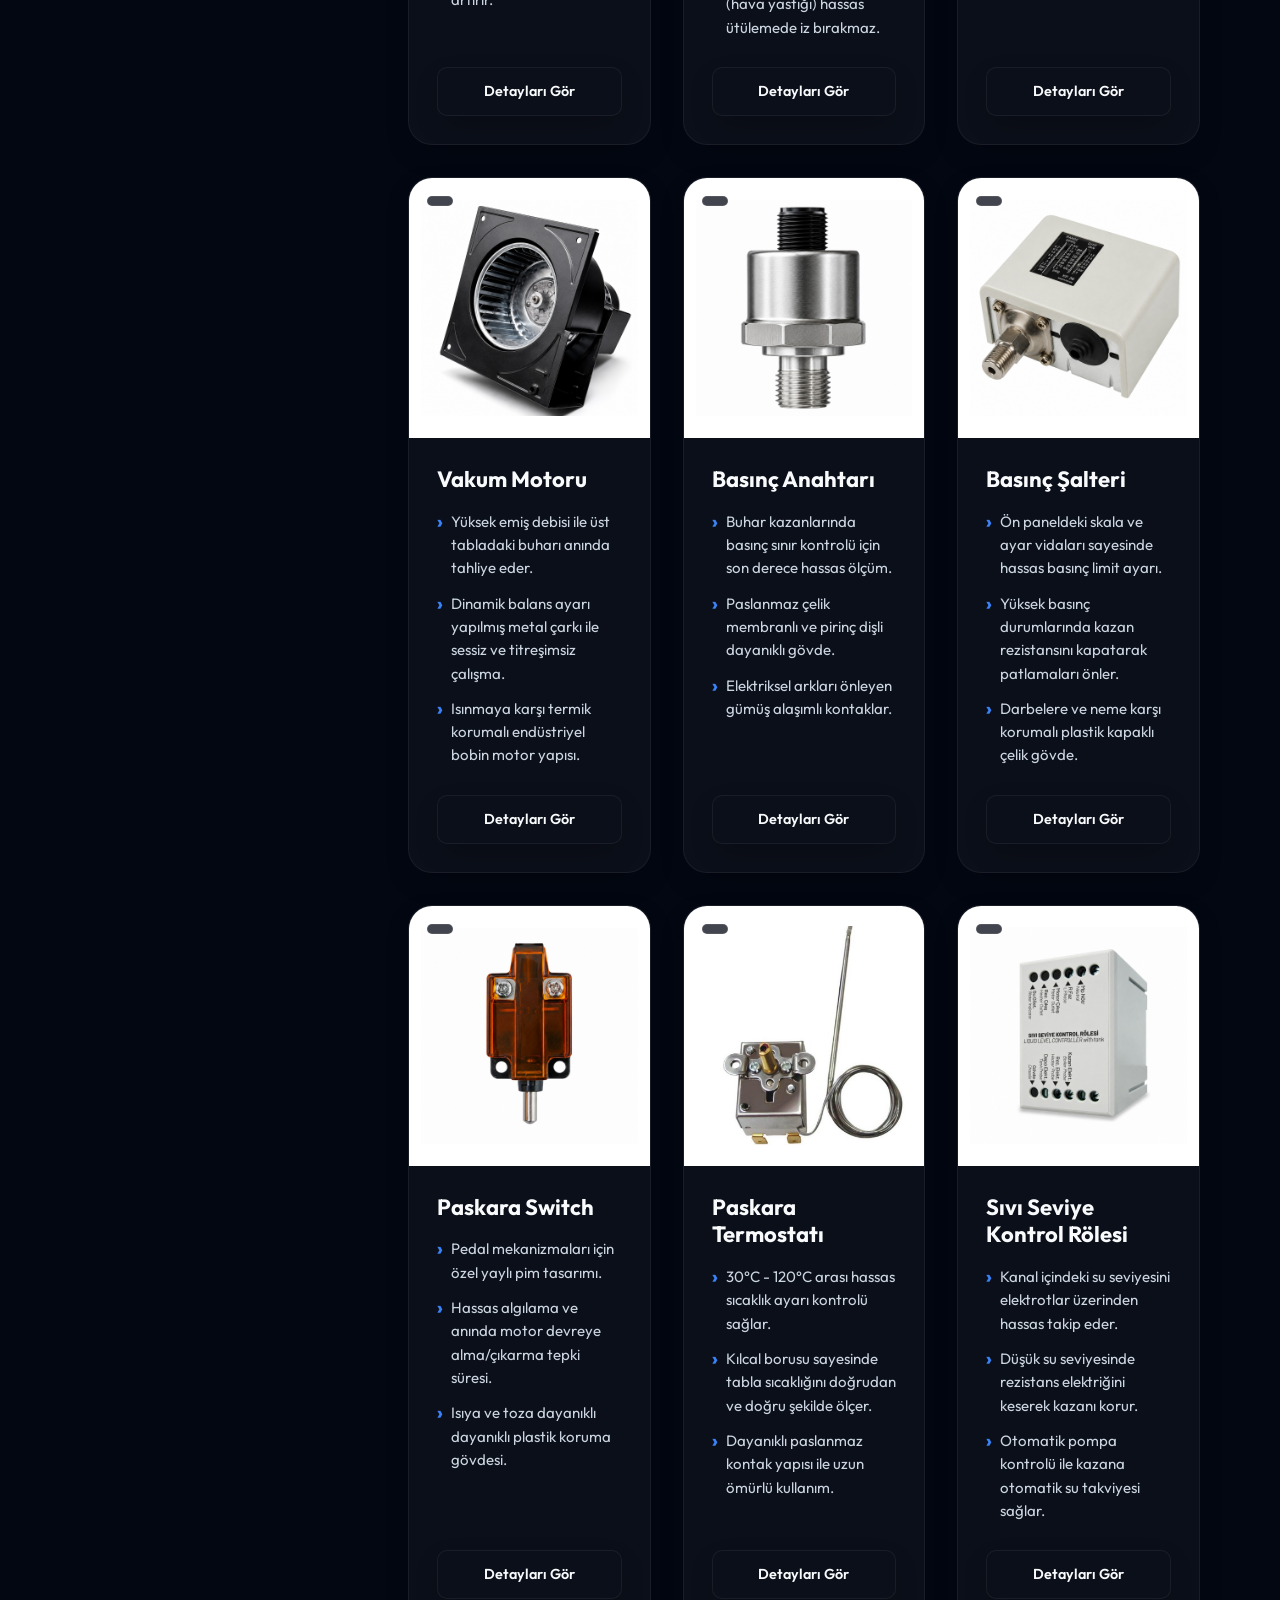
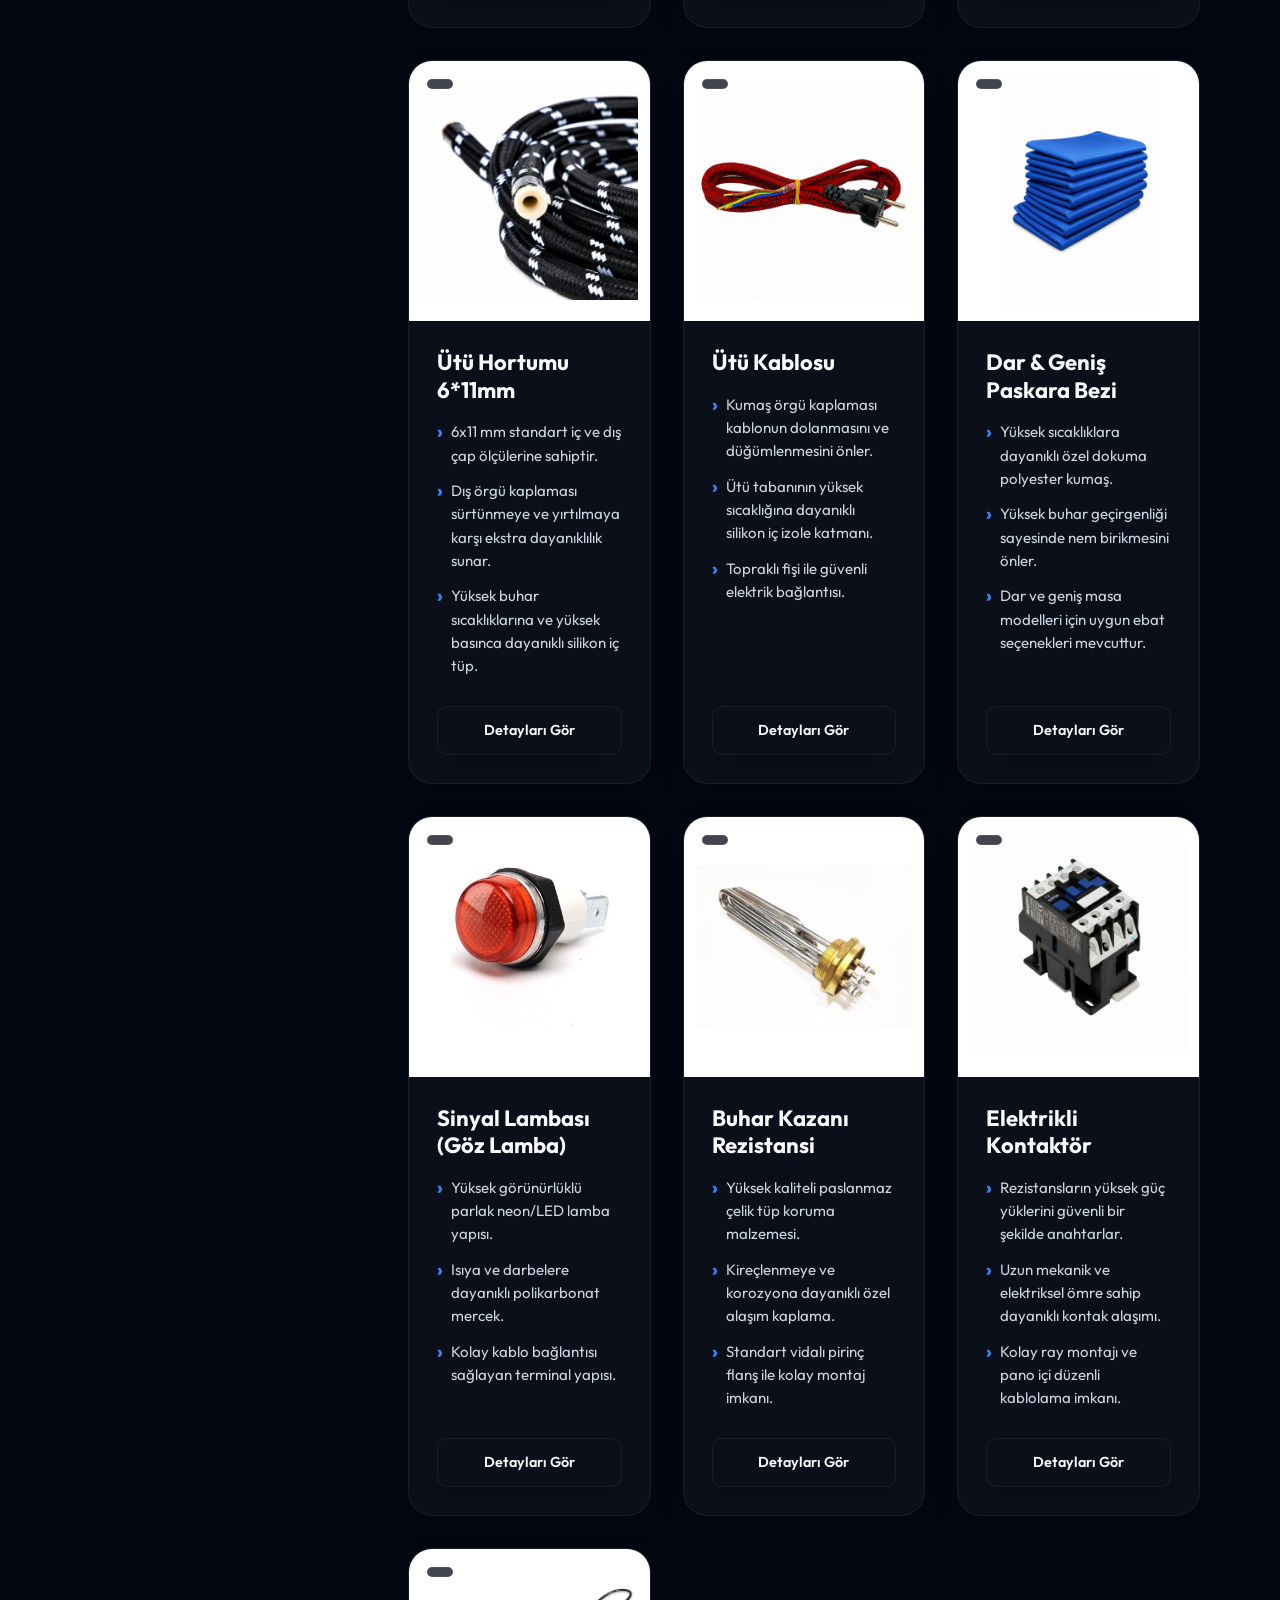
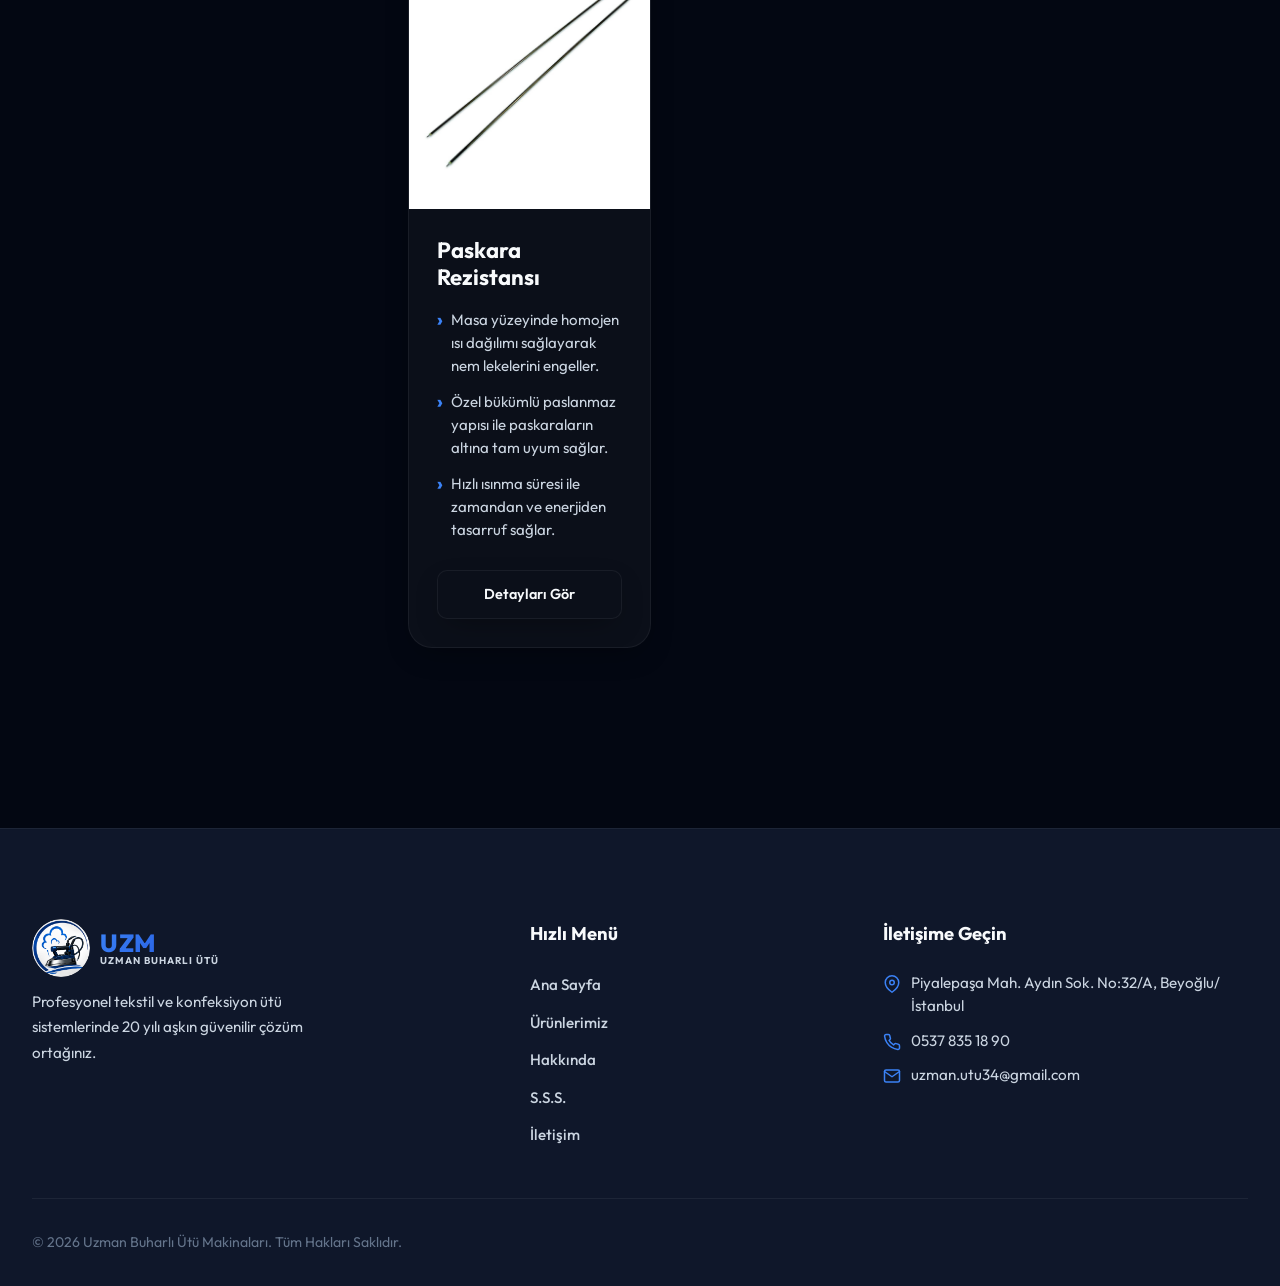
==== commit 42244c8d: "Site güncellendi" ====
--- a/products.html
+++ b/products.html
@@ -298,7 +298,7 @@
       </div>
       <div class="footer-bottom">
         <p>&copy; 2026 Uzman Buharlı Ütü Makinaları. Tüm Hakları Saklıdır.</p>
-        <p data-i18n="footer-credits">Zook Bilişim Tasarımı - Premium Model</p>
+        
       </div>
     </footer>
 
--- a/css/style.css
+++ b/css/style.css
@@ -2031,7 +2031,8 @@
   .hero-image-caption {
     font-size: 0.78rem;
     padding: 6px 14px;
-    bottom: 12px;
+    bottom: auto;
+    top: 12px;
   }
 
   .products-carousel-section {
@@ -2237,3 +2238,82 @@
     height: 200px;
   }
 }
+
+/* Custom Subject Select and Option Modal */
+.custom-select-trigger {
+  display: flex;
+  justify-content: space-between;
+  align-items: center;
+  width: 100%;
+  padding: 16px 20px;
+  background: var(--bg-secondary);
+  border: 1px solid var(--border-color);
+  border-radius: 14px;
+  color: var(--text-primary);
+  font-size: 1rem;
+  cursor: pointer;
+  transition: var(--transition-smooth);
+}
+
+.custom-select-trigger:hover {
+  border-color: var(--primary-color);
+  box-shadow: 0 0 0 4px rgba(59, 130, 246, 0.1);
+}
+
+.select-arrow-icon {
+  color: var(--text-secondary);
+  transition: transform 0.3s ease;
+}
+
+.custom-select-trigger:hover .select-arrow-icon {
+  color: var(--primary-color);
+}
+
+.subject-options-grid {
+  display: grid;
+  grid-template-columns: 1fr;
+  gap: 16px;
+}
+
+.subject-option-card {
+  display: flex;
+  align-items: center;
+  gap: 16px;
+  padding: 16px 20px;
+  background: var(--bg-secondary);
+  border: 1px solid var(--border-color);
+  border-radius: 14px;
+  cursor: pointer;
+  transition: var(--transition-smooth);
+}
+
+.subject-option-card:hover {
+  transform: translateY(-2px);
+  border-color: var(--primary-color);
+  background: linear-gradient(135deg, var(--bg-secondary) 0%, rgba(59, 130, 246, 0.05) 100%);
+  box-shadow: var(--card-shadow);
+}
+
+.subject-option-card.active {
+  border-color: var(--primary-color);
+  background: linear-gradient(135deg, rgba(59, 130, 246, 0.1) 0%, rgba(6, 182, 212, 0.1) 100%);
+  box-shadow: 0 0 0 2px var(--primary-color);
+}
+
+.subject-icon {
+  font-size: 1.5rem;
+  width: 44px;
+  height: 44px;
+  background: rgba(255, 255, 255, 0.05);
+  border-radius: 10px;
+  display: flex;
+  align-items: center;
+  justify-content: center;
+  border: 1px solid var(--border-color);
+}
+
+.subject-text {
+  font-size: 1rem;
+  font-weight: 600;
+  color: var(--text-primary);
+}
